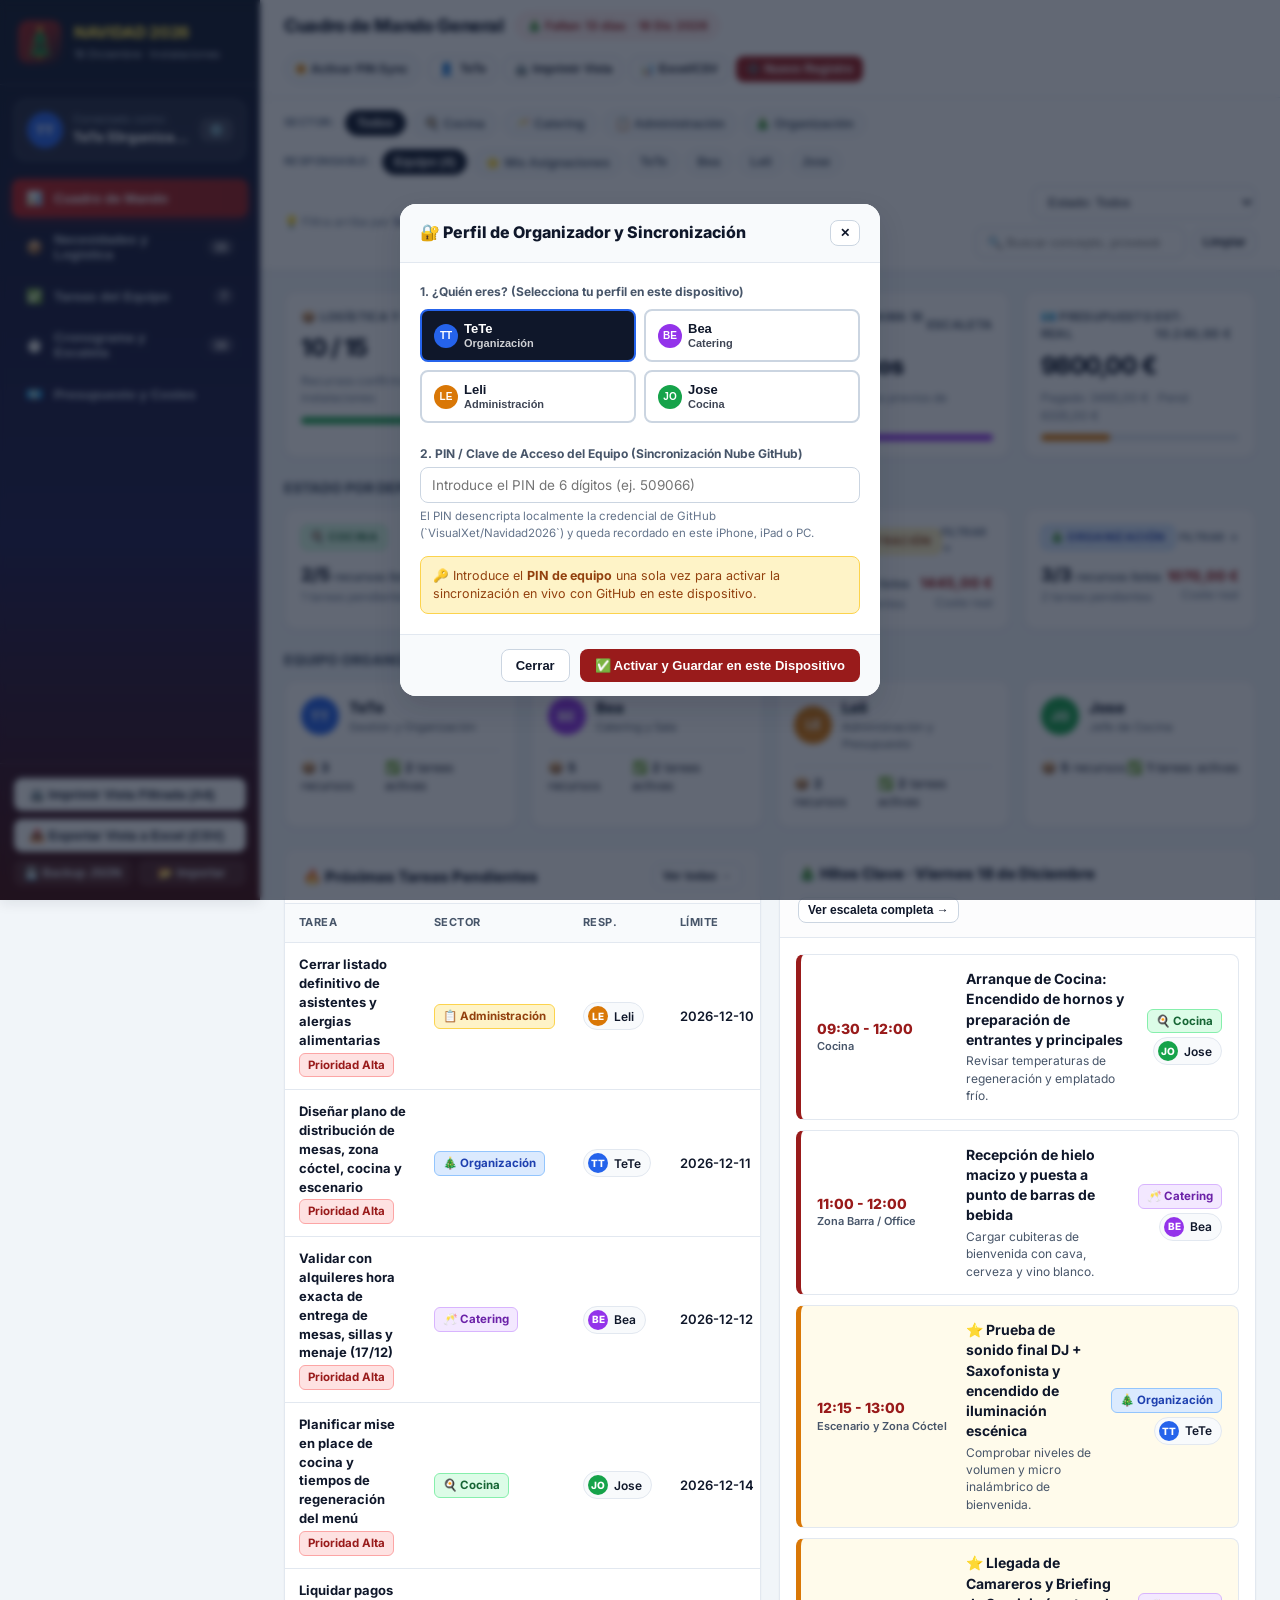
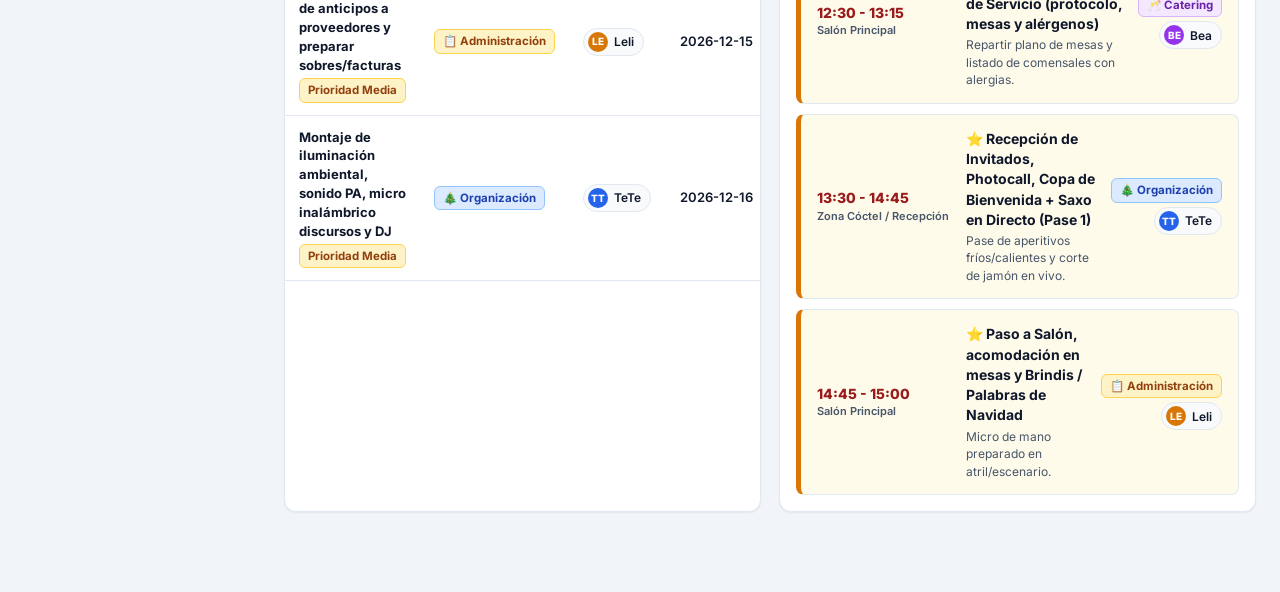
==== index.html @ df62d8ca "Despliegue PWA Navidad 2026 (TeTe, Bea, Leli, Jose)" ====
<!DOCTYPE html>
<html lang="es">
<head>
  <meta charset="UTF-8" />
  <meta name="viewport" content="width=device-width, initial-scale=1.0, maximum-scale=5.0, viewport-fit=cover" />
  <title>Navidad 2026 · Gestión Integral Fiesta de Empresa (18 Dic)</title>
  <meta name="description" content="Aplicación PWA multiplataforma para organización, logística, catering, cocina, tareas, cronograma y presupuesto de la Fiesta de Navidad (18 de diciembre de 2026)." />

  <!-- PWA & Mobile Meta Tags (iOS / iPadOS / Android / Windows) -->
  <meta name="theme-color" content="#991b1b" />
  <meta name="apple-mobile-web-app-capable" content="yes" />
  <meta name="mobile-web-app-capable" content="yes" />
  <meta name="apple-mobile-web-app-status-bar-style" content="black-translucent" />
  <meta name="apple-mobile-web-app-title" content="Navidad 2026" />

  <link rel="manifest" href="manifest.json" />
  <link rel="icon" type="image/svg+xml" href="img/icon.svg" />
  <link rel="apple-touch-icon" sizes="180x180" href="img/apple-touch-icon.png" />

  <!-- Tipografía Inter -->
  <link rel="preconnect" href="https://fonts.googleapis.com" />
  <link rel="preconnect" href="https://fonts.gstatic.com" crossorigin />
  <link href="https://fonts.googleapis.com/css2?family=Inter:wght@400;500;600;700;800&display=swap" rel="stylesheet" />

  <link rel="stylesheet" href="css/styles.css" />
</head>
<body>

  <div class="app-shell">
    <!-- SIDEBAR ESCRITORIO -->
    <aside class="sidebar">
      <div class="sidebar-brand">
        <img src="img/icon.svg" alt="Navidad 2026" />
        <div>
          <div class="sidebar-brand-title">NAVIDAD 2026</div>
          <div class="sidebar-brand-sub">18 Diciembre · Instalaciones</div>
        </div>
      </div>

      <!-- Perfil del Organizador Activo -->
      <div class="sidebar-user-card">
        <div style="display:flex;align-items:center;gap:10px;min-width:0;">
          <div id="sidebar-user-avatar" class="user-avatar" style="background:#2563eb;">TT</div>
          <div style="min-width:0;">
            <div style="font-size:11px;color:#94a3b8;">Conectado como:</div>
            <div id="sidebar-user-name" style="font-weight:800;font-size:13.5px;color:#fff;white-space:nowrap;overflow:hidden;text-overflow:ellipsis;">TeTe (Gestión)</div>
          </div>
        </div>
        <button class="btn btn-sm" style="background:rgba(255,255,255,0.14);color:#fff;padding:4px 8px;" onclick="App.openAuthModal()" title="Cambiar usuario o configurar PIN">
          ⚙️
        </button>
      </div>

      <!-- Navegación Principal -->
      <nav class="sidebar-nav">
        <button class="nav-btn active" data-view="dashboard" onclick="App.setView('dashboard')">
          <span>📊</span>
          <span>Cuadro de Mando</span>
        </button>
        <button class="nav-btn" data-view="needs" onclick="App.setView('needs')">
          <span>📦</span>
          <span>Necesidades y Logística</span>
          <span class="nav-badge" id="badge-needs">0</span>
        </button>
        <button class="nav-btn" data-view="tasks" onclick="App.setView('tasks')">
          <span>✅</span>
          <span>Tareas del Equipo</span>
          <span class="nav-badge" id="badge-tasks">0</span>
        </button>
        <button class="nav-btn" data-view="schedule" onclick="App.setView('schedule')">
          <span>⏱️</span>
          <span>Cronograma y Escaleta</span>
          <span class="nav-badge" id="badge-schedule">0</span>
        </button>
        <button class="nav-btn" data-view="budget" onclick="App.setView('budget')">
          <span>💶</span>
          <span>Presupuesto y Costes</span>
        </button>
      </nav>

      <!-- Acciones Rápidas de Pie de Sidebar -->
      <div class="sidebar-footer">
        <button class="btn btn-secondary" style="width:100%;justify-content:flex-start;" onclick="App.printCurrentView()">
          🖨️ Imprimir Vista Filtrada (A4)
        </button>
        <button class="btn btn-secondary" style="width:100%;justify-content:flex-start;" onclick="App.exportCurrentCSV()">
          📥 Exportar Vista a Excel (CSV)
        </button>
        <div style="display:flex;gap:6px;">
          <button class="btn btn-sm" style="flex:1;background:rgba(255,255,255,0.1);color:#e2e8f0;" onclick="App.exportFullJSON()" title="Descargar copia de seguridad JSON">
            💾 Backup JSON
          </button>
          <button class="btn btn-sm" style="flex:1;background:rgba(255,255,255,0.1);color:#e2e8f0;" onclick="document.getElementById('import-json-input').click()" title="Restaurar JSON">
            📂 Importar
          </button>
          <input type="file" id="import-json-input" accept=".json" style="display:none" onchange="App.importFullJSON(event)" />
        </div>
      </div>
    </aside>

    <!-- ÁREA PRINCIPAL -->
    <div class="main-area">
      <!-- TOPBAR -->
      <header class="topbar">
        <div class="topbar-left">
          <h1 class="view-title" id="current-view-title">Cuadro de Mando General</h1>
          <span class="countdown-pill" id="countdown-badge">🎄 18 Dic 2026</span>
        </div>

        <div class="topbar-actions">
          <!-- Estado de Sincronización GitHub -->
          <div id="sync-status-btn" class="sync-indicator synced" onclick="App.syncNow(true)" title="Haz clic para sincronizar con GitHub ahora">
            <span class="sync-dot"></span>
            <span id="sync-status-text">Sincronizado</span>
          </div>

          <button class="btn btn-secondary btn-sm" onclick="App.openAuthModal()" title="Cambiar organizador activo o PIN de sincronización">
            👤 <span id="topbar-user-label">TeTe</span>
          </button>

          <button class="btn btn-secondary btn-sm" onclick="App.printCurrentView()" title="Imprimir exactamente la vista y filtros actuales en formato A4 limpio">
            🖨️ Imprimir Vista
          </button>

          <button class="btn btn-secondary btn-sm" onclick="App.exportCurrentCSV()" title="Exportar tabla filtrada a CSV compatible con Excel">
            📊 Excel/CSV
          </button>

          <button class="btn btn-primary btn-sm" id="primary-add-btn" onclick="App.handlePrimaryAdd()">
            ➕ Nuevo Registro
          </button>
        </div>
      </header>

      <!-- BARRA TRANSVERSAL DE FILTROS (4 SECTORES + 4 USUARIOS + ESTADO + BÚSQUEDA) -->
      <section class="global-filter-bar">
        <div class="filter-row">
          <div class="sector-pills">
            <span class="filter-label">Sector:</span>
            <button class="pill-btn active" data-sector="ALL" onclick="App.setFilter('sector', 'ALL')">Todos</button>
            <button class="pill-btn" data-sector="Cocina" onclick="App.setFilter('sector', 'Cocina')">🍳 Cocina</button>
            <button class="pill-btn" data-sector="Catering" onclick="App.setFilter('sector', 'Catering')">🥂 Catering</button>
            <button class="pill-btn" data-sector="Administración" onclick="App.setFilter('sector', 'Administración')">📋 Administración</button>
            <button class="pill-btn" data-sector="Organización" onclick="App.setFilter('sector', 'Organización')">🎄 Organización</button>
          </div>

          <div class="user-pills">
            <span class="filter-label">Responsable:</span>
            <button class="pill-btn active" data-user="ALL" onclick="App.setFilter('user', 'ALL')">Equipo (4)</button>
            <button class="pill-btn" data-user="MINE" onclick="App.setFilter('user', 'MINE')">⭐ Mis Asignaciones</button>
            <button class="pill-btn" data-user="tete" onclick="App.setFilter('user', 'tete')">TeTe</button>
            <button class="pill-btn" data-user="bea" onclick="App.setFilter('user', 'bea')">Bea</button>
            <button class="pill-btn" data-user="leli" onclick="App.setFilter('user', 'leli')">Leli</button>
            <button class="pill-btn" data-user="jose" onclick="App.setFilter('user', 'jose')">Jose</button>
          </div>
        </div>

        <div class="filter-row">
          <div id="contextual-subfilters" style="display:flex;gap:8px;flex-wrap:wrap;align-items:center;">
            <!-- Filtros contextuales según la vista activa (Categoría, Origen, Fase cronograma, etc.) -->
          </div>

          <div class="filter-controls">
            <select id="filter-status-select" class="select-filter" onchange="App.setFilter('status', this.value)">
              <option value="ALL">Estado: Todos</option>
              <option value="OPEN">⏳ Solo Pendientes / En Curso</option>
              <option value="Pendiente">Pendiente</option>
              <option value="Solicitado">Solicitado</option>
              <option value="En Curso">En Curso</option>
              <option value="Confirmado">Confirmado</option>
              <option value="En instalaciones">En instalaciones</option>
              <option value="Completado">Completado / Completada</option>
            </select>

            <input
              type="search"
              id="global-search-input"
              class="search-input"
              placeholder="🔍 Buscar concepto, proveedor, nota..."
              oninput="App.setFilter('search', this.value)"
            />

            <button class="btn btn-secondary btn-sm" onclick="App.resetFilters()" title="Limpiar todos los filtros">
              Limpiar
            </button>
          </div>
        </div>
      </section>

      <!-- CONTENEDOR DINÁMICO DE MÓDULOS -->
      <main class="content-container" id="main-view-container">
        <!-- Se inyecta dinámicamente desde js/app.js -->
      </main>
    </div>

    <!-- BARRA INFERIOR MÓVIL (iPhone / Android) -->
    <nav class="bottom-nav">
      <button class="bottom-nav-btn active" data-view="dashboard" onclick="App.setView('dashboard')">
        <span class="bottom-nav-icon">📊</span>
        <span>Resumen</span>
      </button>
      <button class="bottom-nav-btn" data-view="needs" onclick="App.setView('needs')">
        <span class="bottom-nav-icon">📦</span>
        <span>Logística</span>
      </button>
      <button class="bottom-nav-btn" data-view="tasks" onclick="App.setView('tasks')">
        <span class="bottom-nav-icon">✅</span>
        <span>Tareas</span>
      </button>
      <button class="bottom-nav-btn" data-view="schedule" onclick="App.setView('schedule')">
        <span class="bottom-nav-icon">⏱️</span>
        <span>Horarios</span>
      </button>
      <button class="bottom-nav-btn" data-view="budget" onclick="App.setView('budget')">
        <span class="bottom-nav-icon">💶</span>
        <span>Costes</span>
      </button>
    </nav>
  </div>

  <!-- MODAL UNIVERSAL CRUD (Necesidades, Tareas, Cronograma, Presupuesto Extra) -->
  <div class="modal-backdrop" id="crud-modal">
    <div class="modal-box">
      <div class="modal-header">
        <h3 class="modal-title" id="crud-modal-title">Nuevo Registro</h3>
        <button class="btn btn-secondary btn-sm" onclick="App.closeCrudModal()">✕</button>
      </div>
      <form id="crud-form" onsubmit="App.saveCrudForm(event)">
        <div class="modal-body" id="crud-modal-body"></div>
        <div class="modal-footer">
          <button type="button" class="btn btn-danger" id="crud-delete-btn" style="margin-right:auto;display:none;" onclick="App.deleteCrudRecord()">
            🗑️ Eliminar
          </button>
          <button type="button" class="btn btn-secondary" onclick="App.closeCrudModal()">Cancelar</button>
          <button type="submit" class="btn btn-primary">💾 Guardar y Sincronizar</button>
        </div>
      </form>
    </div>
  </div>

  <!-- MODAL DE IDENTIFICACIÓN DE USUARIO Y CLAVE PIN (509066) -->
  <div class="modal-backdrop" id="auth-modal">
    <div class="modal-box" style="max-width:480px;">
      <div class="modal-header">
        <h3 class="modal-title">🔐 Perfil de Organizador y Sincronización</h3>
        <button class="btn btn-secondary btn-sm" onclick="App.closeAuthModal()">✕</button>
      </div>
      <form onsubmit="App.saveAuthModal(event)">
        <div class="modal-body">
          <div class="form-group">
            <label>1. ¿Quién eres? (Selecciona tu perfil en este dispositivo)</label>
            <div id="auth-user-grid" style="display:grid;grid-template-columns:repeat(2,1fr);gap:8px;margin-top:4px;">
              <!-- Botones de selección TeTe, Bea, Leli, Jose -->
            </div>
          </div>

          <div class="form-group" style="margin-top:8px;">
            <label for="auth-pin-input">2. PIN / Clave de Acceso del Equipo (Sincronización Nube GitHub)</label>
            <input
              type="password"
              id="auth-pin-input"
              class="form-control"
              placeholder="Introduce el PIN de 6 dígitos (ej. 509066)"
              autocomplete="current-password"
            />
            <span style="font-size:11.5px;color:var(--text-light);">
              El PIN desencripta localmente la credencial de GitHub (`VisualXet/Navidad2026`) y queda recordado en este iPhone, iPad o PC.
            </span>
          </div>

          <div id="auth-status-box" style="padding:10px 12px;border-radius:8px;font-size:12.5px;background:#f8fafc;border:1px solid #cbd5e1;">
            Estado actual: Comprobando credenciales...
          </div>
        </div>
        <div class="modal-footer">
          <button type="button" class="btn btn-secondary" onclick="App.closeAuthModal()">Cerrar</button>
          <button type="submit" class="btn btn-primary">✅ Activar y Guardar en este Dispositivo</button>
        </div>
      </form>
    </div>
  </div>

  <!-- DOCUMENTO DINÁMICO EXCLUSIVO PARA IMPRESIÓN A4 (@media print) -->
  <section id="print-document" aria-hidden="true"></section>

  <script src="js/app.js"></script>
</body>
</html>
---- css/styles.css ----
:root {
  --bg-body: #f1f5f9;
  --bg-surface: #ffffff;
  --bg-subtle: #f8fafc;
  --text-main: #0f172a;
  --text-muted: #475569;
  --text-light: #64748b;
  --border-color: #e2e8f0;
  --border-strong: #cbd5e1;

  --brand-primary: #991b1b;
  --brand-primary-hover: #7f1d1d;
  --brand-gold: #ca8a04;
  --brand-gold-soft: #fef9c3;
  --brand-dark: #0f172a;

  /* Colores de Sector */
  --sec-cocina-bg: #dcfce7;
  --sec-cocina-text: #166534;
  --sec-cocina-border: #86efac;

  --sec-catering-bg: #f3e8ff;
  --sec-catering-text: #6b21a8;
  --sec-catering-border: #d8b4fe;

  --sec-admin-bg: #fef3c7;
  --sec-admin-text: #92400e;
  --sec-admin-border: #fcd34d;

  --sec-org-bg: #dbeafe;
  --sec-org-text: #1e40af;
  --sec-org-border: #93c5fd;

  --radius-sm: 8px;
  --radius-md: 12px;
  --radius-lg: 16px;
  --shadow-sm: 0 1px 2px rgba(15, 23, 42, 0.06);
  --shadow-md: 0 4px 12px rgba(15, 23, 42, 0.08);
  --shadow-lg: 0 12px 28px rgba(15, 23, 42, 0.14);
}

* {
  box-sizing: border-box;
  margin: 0;
  padding: 0;
  -webkit-tap-highlight-color: transparent;
}

html, body {
  font-family: 'Inter', -apple-system, BlinkMacSystemFont, "Segoe UI", Roboto, sans-serif;
  background-color: var(--bg-body);
  color: var(--text-main);
  line-height: 1.45;
  font-size: 14px;
  min-height: 100vh;
}

/* ==========================================================================
   LAYOUT PRINCIPAL (DESKTOP + TABLET + MOBILE PWA)
   ========================================================================== */
.app-shell {
  display: flex;
  min-height: 100vh;
}

/* Sidebar Escritorio */
.sidebar {
  width: 260px;
  background: linear-gradient(180deg, #0f172a 0%, #1e1b4b 60%, #450a0a 100%);
  color: #fff;
  display: flex;
  flex-direction: column;
  position: fixed;
  top: 0;
  left: 0;
  bottom: 0;
  z-index: 40;
  box-shadow: var(--shadow-md);
}

.sidebar-brand {
  padding: 20px 18px;
  border-bottom: 1px solid rgba(255, 255, 255, 0.1);
  display: flex;
  align-items: center;
  gap: 12px;
}

.sidebar-brand img {
  width: 44px;
  height: 44px;
  border-radius: 10px;
  flex-shrink: 0;
}

.sidebar-brand-title {
  font-weight: 800;
  font-size: 16px;
  letter-spacing: -0.02em;
  color: #fde047;
}

.sidebar-brand-sub {
  font-size: 11px;
  color: #cbd5e1;
  margin-top: 2px;
}

.sidebar-user-card {
  margin: 14px 14px 8px;
  padding: 12px;
  background: rgba(255, 255, 255, 0.08);
  border: 1px solid rgba(255, 255, 255, 0.14);
  border-radius: var(--radius-md);
  display: flex;
  align-items: center;
  justify-content: space-between;
  gap: 10px;
}

.user-avatar {
  width: 36px;
  height: 36px;
  border-radius: 50%;
  display: inline-flex;
  align-items: center;
  justify-content: center;
  font-weight: 800;
  font-size: 13px;
  color: #fff;
  flex-shrink: 0;
}

.sidebar-nav {
  flex: 1;
  padding: 10px 12px;
  display: flex;
  flex-direction: column;
  gap: 4px;
  overflow-y: auto;
}

.nav-btn {
  display: flex;
  align-items: center;
  gap: 11px;
  width: 100%;
  padding: 11px 14px;
  border: none;
  border-radius: var(--radius-sm);
  background: transparent;
  color: #cbd5e1;
  font-size: 13.5px;
  font-weight: 600;
  text-align: left;
  cursor: pointer;
  transition: all 0.15s ease;
}

.nav-btn:hover {
  background: rgba(255, 255, 255, 0.08);
  color: #fff;
}

.nav-btn.active {
  background: linear-gradient(90deg, #b91c1c 0%, #991b1b 100%);
  color: #fff;
  box-shadow: 0 4px 12px rgba(185, 28, 28, 0.35);
}

.nav-btn .nav-badge {
  margin-left: auto;
  background: rgba(255, 255, 255, 0.16);
  color: #fff;
  font-size: 11px;
  padding: 2px 7px;
  border-radius: 99px;
}

.sidebar-footer {
  padding: 14px;
  border-top: 1px solid rgba(255, 255, 255, 0.1);
  display: flex;
  flex-direction: column;
  gap: 8px;
}

/* Contenido Principal */
.main-area {
  flex: 1;
  margin-left: 260px;
  display: flex;
  flex-direction: column;
  min-width: 0;
  padding-bottom: 40px;
}

/* Cabecera Superior y Estado de Sincronización */
.topbar {
  background: var(--bg-surface);
  border-bottom: 1px solid var(--border-color);
  padding: 12px 24px;
  display: flex;
  align-items: center;
  justify-content: space-between;
  gap: 14px;
  position: sticky;
  top: 0;
  z-index: 30;
  flex-wrap: wrap;
}

.topbar-left {
  display: flex;
  align-items: center;
  gap: 12px;
}

.view-title {
  font-size: 18px;
  font-weight: 800;
  color: var(--text-main);
  letter-spacing: -0.02em;
}

.countdown-pill {
  background: #fef2f2;
  border: 1px solid #fecaca;
  color: #991b1b;
  font-weight: 700;
  font-size: 12px;
  padding: 4px 10px;
  border-radius: 99px;
  display: inline-flex;
  align-items: center;
  gap: 5px;
}

.topbar-actions {
  display: flex;
  align-items: center;
  gap: 8px;
  flex-wrap: wrap;
}

/* Indicador de Sincronización */
.sync-indicator {
  display: inline-flex;
  align-items: center;
  gap: 6px;
  padding: 6px 12px;
  border-radius: 99px;
  font-size: 12px;
  font-weight: 600;
  border: 1px solid var(--border-color);
  background: var(--bg-subtle);
  cursor: pointer;
}

.sync-dot {
  width: 8px;
  height: 8px;
  border-radius: 50%;
  background: #94a3b8;
}

.sync-indicator.synced .sync-dot { background: #16a34a; box-shadow: 0 0 0 3px #dcfce7; }
.sync-indicator.syncing .sync-dot { background: #2563eb; animation: pulse 1s infinite; }
.sync-indicator.pending .sync-dot { background: #d97706; box-shadow: 0 0 0 3px #fef3c7; }
.sync-indicator.error .sync-dot { background: #dc2626; box-shadow: 0 0 0 3px #fee2e2; }

@keyframes pulse {
  0%, 100% { opacity: 1; transform: scale(1); }
  50% { opacity: 0.4; transform: scale(1.25); }
}

/* ==========================================================================
   BARRA GLOBAL DE FILTROS TRANSVERSALES (4 SECTORES + 4 USUARIOS + BÚSQUEDA)
   ========================================================================== */
.global-filter-bar {
  background: #fff;
  border-bottom: 1px solid var(--border-color);
  padding: 12px 24px;
  display: flex;
  flex-direction: column;
  gap: 10px;
  box-shadow: var(--shadow-sm);
}

.filter-row {
  display: flex;
  align-items: center;
  justify-content: space-between;
  gap: 12px;
  flex-wrap: wrap;
}

.sector-pills, .user-pills {
  display: flex;
  align-items: center;
  gap: 6px;
  flex-wrap: wrap;
}

.filter-label {
  font-size: 11px;
  font-weight: 700;
  text-transform: uppercase;
  letter-spacing: 0.04em;
  color: var(--text-light);
  margin-right: 4px;
}

.pill-btn {
  border: 1px solid var(--border-color);
  background: var(--bg-subtle);
  color: var(--text-muted);
  padding: 5px 11px;
  border-radius: 99px;
  font-size: 12.5px;
  font-weight: 600;
  cursor: pointer;
  display: inline-flex;
  align-items: center;
  gap: 5px;
  transition: all 0.15s ease;
}

.pill-btn:hover {
  border-color: var(--border-strong);
  color: var(--text-main);
}

.pill-btn.active {
  background: var(--brand-dark);
  color: #fff;
  border-color: var(--brand-dark);
}

.pill-btn[data-sector="Cocina"].active { background: #15803d; border-color: #15803d; color: #fff; }
.pill-btn[data-sector="Catering"].active { background: #7e22ce; border-color: #7e22ce; color: #fff; }
.pill-btn[data-sector="Administración"].active { background: #b45309; border-color: #b45309; color: #fff; }
.pill-btn[data-sector="Organización"].active { background: #1d4ed8; border-color: #1d4ed8; color: #fff; }

.filter-controls {
  display: flex;
  align-items: center;
  gap: 8px;
  flex-wrap: wrap;
  flex: 1;
  justify-content: flex-end;
}

.search-input, .select-filter {
  padding: 7px 11px;
  border: 1px solid var(--border-strong);
  border-radius: var(--radius-sm);
  font-size: 13px;
  background: #fff;
  color: var(--text-main);
}

.search-input {
  min-width: 210px;
}

/* ==========================================================================
   CONTENEDOR DE VISTAS, TARJETAS KPI Y TABLAS
   ========================================================================== */
.content-container {
  padding: 20px 24px;
  max-width: 1680px;
  width: 100%;
  margin: 0 auto;
}

.kpi-grid {
  display: grid;
  grid-template-columns: repeat(4, 1fr);
  gap: 14px;
  margin-bottom: 20px;
}

.kpi-card {
  background: var(--bg-surface);
  border: 1px solid var(--border-color);
  border-radius: var(--radius-md);
  padding: 16px;
  box-shadow: var(--shadow-sm);
  display: flex;
  flex-direction: column;
  gap: 6px;
}

.kpi-card-header {
  display: flex;
  align-items: center;
  justify-content: space-between;
  font-size: 12px;
  font-weight: 700;
  color: var(--text-muted);
  text-transform: uppercase;
  letter-spacing: 0.03em;
}

.kpi-value {
  font-size: 24px;
  font-weight: 800;
  color: var(--text-main);
  letter-spacing: -0.02em;
}

.kpi-sub {
  font-size: 12px;
  color: var(--text-light);
}

.progress-bar-track {
  width: 100%;
  height: 7px;
  background: #e2e8f0;
  border-radius: 99px;
  overflow: hidden;
  margin-top: 4px;
}

.progress-bar-fill {
  height: 100%;
  border-radius: 99px;
  transition: width 0.3s ease;
}

/* Botones de Acción */
.btn {
  display: inline-flex;
  align-items: center;
  justify-content: center;
  gap: 6px;
  padding: 8px 14px;
  border-radius: var(--radius-sm);
  font-size: 13px;
  font-weight: 600;
  cursor: pointer;
  border: 1px solid transparent;
  transition: all 0.15s ease;
  white-space: nowrap;
}

.btn-primary {
  background: var(--brand-primary);
  color: #fff;
}
.btn-primary:hover { background: var(--brand-primary-hover); }

.btn-secondary {
  background: #fff;
  color: var(--text-main);
  border-color: var(--border-strong);
}
.btn-secondary:hover { background: var(--bg-subtle); }

.btn-dark {
  background: var(--brand-dark);
  color: #fff;
}
.btn-dark:hover { background: #1e293b; }

.btn-sm {
  padding: 5px 9px;
  font-size: 12px;
}

.btn-danger {
  background: #fee2e2;
  color: #b91c1c;
  border-color: #fecaca;
}
.btn-danger:hover { background: #fecaca; }

/* Badges de Sector, Estado, Prioridad */
.badge {
  display: inline-flex;
  align-items: center;
  gap: 4px;
  padding: 3px 8px;
  border-radius: 6px;
  font-size: 11.5px;
  font-weight: 700;
  white-space: nowrap;
}

.sector-Cocina { background: var(--sec-cocina-bg); color: var(--sec-cocina-text); border: 1px solid var(--sec-cocina-border); }
.sector-Catering { background: var(--sec-catering-bg); color: var(--sec-catering-text); border: 1px solid var(--sec-catering-border); }
.sector-Administración { background: var(--sec-admin-bg); color: var(--sec-admin-text); border: 1px solid var(--sec-admin-border); }
.sector-Organización { background: var(--sec-org-bg); color: var(--sec-org-text); border: 1px solid var(--sec-org-border); }

.status-Pendiente { background: #f1f5f9; color: #475569; border: 1px solid #cbd5e1; }
.status-Solicitado, .status-EnCurso, .status-Parcial { background: #fef3c7; color: #92400e; border: 1px solid #fcd34d; }
.status-Confirmado { background: #dbeafe; color: #1e40af; border: 1px solid #93c5fd; }
.status-EnInstalaciones { background: #e0e7ff; color: #3730a3; border: 1px solid #a5b4fc; }
.status-Completado, .status-Completada, .status-Pagado { background: #dcfce7; color: #166534; border: 1px solid #86efac; }

.prio-Alta { background: #fee2e2; color: #991b1b; border: 1px solid #fca5a5; }
.prio-Media { background: #fef3c7; color: #92400e; border: 1px solid #fcd34d; }
.prio-Baja { background: #e0f2fe; color: #075985; border: 1px solid #7dd3fc; }

.user-chip {
  display: inline-flex;
  align-items: center;
  gap: 6px;
  padding: 3px 9px 3px 4px;
  border-radius: 99px;
  background: var(--bg-subtle);
  border: 1px solid var(--border-color);
  font-size: 12px;
  font-weight: 600;
}

.user-chip-dot {
  width: 20px;
  height: 20px;
  border-radius: 50%;
  color: #fff;
  font-size: 10px;
  font-weight: 800;
  display: inline-flex;
  align-items: center;
  justify-content: center;
}

/* Paneles y Tablas */
.panel-card {
  background: var(--bg-surface);
  border: 1px solid var(--border-color);
  border-radius: var(--radius-md);
  box-shadow: var(--shadow-sm);
  margin-bottom: 20px;
  overflow: hidden;
}

.panel-header {
  padding: 14px 18px;
  border-bottom: 1px solid var(--border-color);
  display: flex;
  align-items: center;
  justify-content: space-between;
  gap: 12px;
  flex-wrap: wrap;
  background: #fcfcfd;
}

.panel-title {
  font-size: 15px;
  font-weight: 800;
  color: var(--text-main);
  display: flex;
  align-items: center;
  gap: 8px;
}

.table-responsive {
  width: 100%;
  overflow-x: auto;
}

.data-table {
  width: 100%;
  border-collapse: collapse;
  text-align: left;
}

.data-table th {
  background: var(--bg-subtle);
  color: var(--text-muted);
  font-size: 11px;
  font-weight: 700;
  text-transform: uppercase;
  letter-spacing: 0.04em;
  padding: 11px 14px;
  border-bottom: 1px solid var(--border-color);
  white-space: nowrap;
}

.data-table td {
  padding: 12px 14px;
  border-bottom: 1px solid var(--border-color);
  vertical-align: middle;
  font-size: 13px;
}

.data-table tr:hover td {
  background-color: #f8fafc;
}

.inline-status-select {
  padding: 4px 8px;
  border-radius: 6px;
  font-size: 12px;
  font-weight: 700;
  border: 1px solid var(--border-strong);
  cursor: pointer;
}

/* Timeline / Escaleta */
.timeline-list {
  display: flex;
  flex-direction: column;
  gap: 10px;
  padding: 16px;
}

.timeline-item {
  display: grid;
  grid-template-columns: 135px 1fr auto;
  gap: 14px;
  padding: 14px 16px;
  border: 1px solid var(--border-color);
  border-left: 5px solid var(--brand-primary);
  border-radius: var(--radius-sm);
  background: #fff;
  align-items: center;
}

.timeline-item.milestone {
  background: #fffbeb;
  border-left-color: #d97706;
}

.timeline-time {
  font-size: 14px;
  font-weight: 800;
  color: var(--brand-primary);
  display: flex;
  flex-direction: column;
}

.timeline-date-badge {
  font-size: 11px;
  color: var(--text-muted);
  font-weight: 600;
}

/* ==========================================================================
   MODALES (FORMULARIOS CRUD Y DESBLOQUEO PIN AES-GCM)
   ========================================================================== */
.modal-backdrop {
  position: fixed;
  inset: 0;
  background: rgba(15, 23, 42, 0.65);
  backdrop-filter: blur(3px);
  z-index: 100;
  display: none;
  align-items: center;
  justify-content: center;
  padding: 16px;
}

.modal-backdrop.open {
  display: flex;
}

.modal-box {
  background: #fff;
  border-radius: var(--radius-lg);
  width: 100%;
  max-width: 680px;
  max-height: 92vh;
  display: flex;
  flex-direction: column;
  box-shadow: var(--shadow-lg);
  overflow: hidden;
}

.modal-header {
  padding: 16px 20px;
  border-bottom: 1px solid var(--border-color);
  display: flex;
  align-items: center;
  justify-content: space-between;
  background: var(--bg-subtle);
}

.modal-title {
  font-size: 16px;
  font-weight: 800;
}

.modal-body {
  padding: 20px;
  overflow-y: auto;
  display: flex;
  flex-direction: column;
  gap: 14px;
}

.form-grid {
  display: grid;
  grid-template-columns: repeat(2, 1fr);
  gap: 12px;
}

.form-group {
  display: flex;
  flex-direction: column;
  gap: 5px;
}

.form-group.full {
  grid-column: 1 / -1;
}

.form-group label {
  font-size: 12px;
  font-weight: 700;
  color: var(--text-muted);
}

.form-control {
  padding: 9px 11px;
  border: 1px solid var(--border-strong);
  border-radius: var(--radius-sm);
  font-size: 13.5px;
  font-family: inherit;
}

.modal-footer {
  padding: 14px 20px;
  border-top: 1px solid var(--border-color);
  background: var(--bg-subtle);
  display: flex;
  justify-content: flex-end;
  gap: 10px;
}

/* Barra Inferior Mobile (Oculta en Desktop) */
.bottom-nav {
  display: none;
}

/* Contenedor de Impresión A4 (Oculto en pantalla, visible en @media print) */
#print-document {
  display: none;
}

/* ==========================================================================
   RESPONSIVE: TABLETS Y MÓVILES (iPhone / iPad / Android)
   ========================================================================== */
@media (max-width: 1024px) {
  .kpi-grid {
    grid-template-columns: repeat(2, 1fr);
  }
}

@media (max-width: 768px) {
  .sidebar {
    display: none;
  }

  .main-area {
    margin-left: 0;
    padding-bottom: calc(76px + env(safe-area-inset-bottom, 0px));
  }

  .topbar {
    padding: 10px 14px;
  }

  .global-filter-bar {
    padding: 10px 14px;
  }

  .content-container {
    padding: 14px;
  }

  .kpi-grid {
    grid-template-columns: repeat(2, 1fr);
    gap: 10px;
  }

  .kpi-value {
    font-size: 20px;
  }

  .form-grid {
    grid-template-columns: 1fr;
  }

  .timeline-item {
    grid-template-columns: 1fr;
    gap: 8px;
  }

  .bottom-nav {
    display: grid;
    grid-template-columns: repeat(5, 1fr);
    position: fixed;
    bottom: 0;
    left: 0;
    right: 0;
    background: #0f172a;
    border-top: 1px solid rgba(255, 255, 255, 0.15);
    padding: 6px 4px calc(6px + env(safe-area-inset-bottom, 0px));
    z-index: 50;
  }

  .bottom-nav-btn {
    background: none;
    border: none;
    color: #94a3b8;
    display: flex;
    flex-direction: column;
    align-items: center;
    justify-content: center;
    gap: 3px;
    font-size: 10.5px;
    font-weight: 600;
    padding: 6px 2px;
    border-radius: 8px;
    cursor: pointer;
  }

  .bottom-nav-btn.active {
    color: #fde047;
    background: rgba(255, 255, 255, 0.08);
  }

  .bottom-nav-icon {
    font-size: 17px;
  }
}

/* ==========================================================================
   MOTOR DE IMPRESIÓN INTELIGENTE (@media print - A4 BLANCO Y NEGRO LIMPIO)
   ========================================================================== */
@media print {
  @page {
    size: A4 portrait;
    margin: 12mm 10mm;
  }

  html, body {
    background: #ffffff !important;
    color: #000000 !important;
    font-size: 10pt !important;
    line-height: 1.3 !important;
  }

  /* Ocultar absolutamente toda la interfaz interactiva */
  .app-shell,
  .sidebar,
  .topbar,
  .global-filter-bar,
  .bottom-nav,
  .modal-backdrop,
  .no-print {
    display: none !important;
  }

  /* Mostrar únicamente el documento dinámico de impresión A4 */
  #print-document {
    display: block !important;
    width: 100% !important;
    color: #000 !important;
    background: #fff !important;
  }

  .print-header {
    border-bottom: 2px solid #000;
    padding-bottom: 8px;
    margin-bottom: 12px;
    display: flex;
    justify-content: space-between;
    align-items: flex-end;
  }

  .print-title {
    font-size: 15pt;
    font-weight: 800;
    text-transform: uppercase;
    color: #000;
  }

  .print-subtitle {
    font-size: 10.5pt;
    font-weight: 700;
    margin-top: 3px;
    color: #222;
  }

  .print-meta {
    text-align: right;
    font-size: 8.5pt;
    color: #333;
  }

  .print-filter-banner {
    border: 1px solid #000;
    padding: 6px 10px;
    margin-bottom: 12px;
    font-size: 9.5pt;
    background: #f5f5f5 !important;
    -webkit-print-color-adjust: exact;
    print-color-adjust: exact;
  }

  .print-summary-strip {
    display: flex;
    gap: 16px;
    margin-bottom: 12px;
    border: 1px solid #666;
    padding: 6px 10px;
    font-size: 9.5pt;
    font-weight: 700;
  }

  .print-table {
    width: 100%;
    border-collapse: collapse;
    margin-bottom: 14px;
    font-size: 9pt;
  }

  .print-table th,
  .print-table td {
    border: 1px solid #333 !important;
    padding: 5px 6px !important;
    text-align: left;
    vertical-align: top;
    color: #000 !important;
  }

  .print-table th {
    background: #e5e5e5 !important;
    font-weight: 800;
    text-transform: uppercase;
    font-size: 8pt;
    -webkit-print-color-adjust: exact;
    print-color-adjust: exact;
  }

  .print-table tr {
    page-break-inside: avoid;
    break-inside: avoid;
  }

  .print-check-box {
    display: inline-block;
    width: 11px;
    height: 11px;
    border: 1.5px solid #000;
    margin-right: 4px;
    vertical-align: middle;
  }

  .print-footer {
    margin-top: 14px;
    padding-top: 6px;
    border-top: 1px solid #666;
    font-size: 8pt;
    display: flex;
    justify-content: space-between;
    color: #333;
  }
}
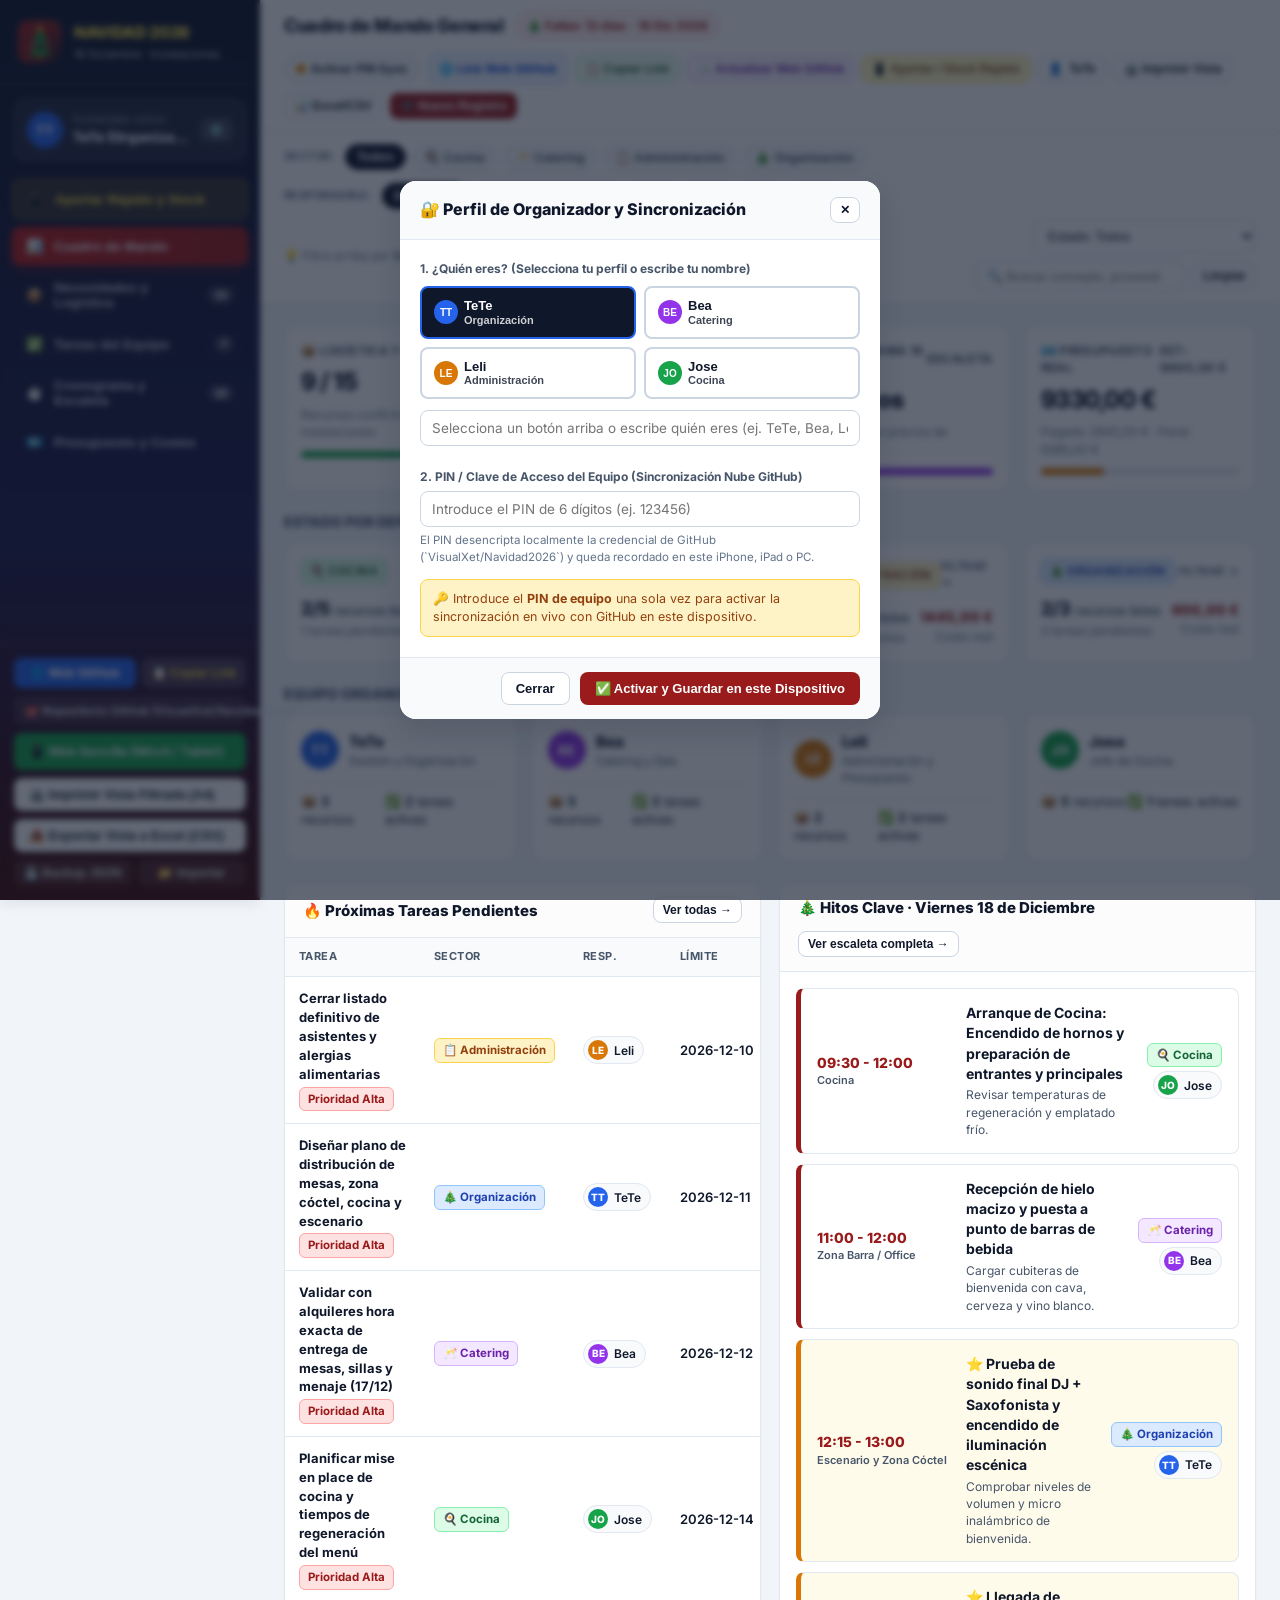
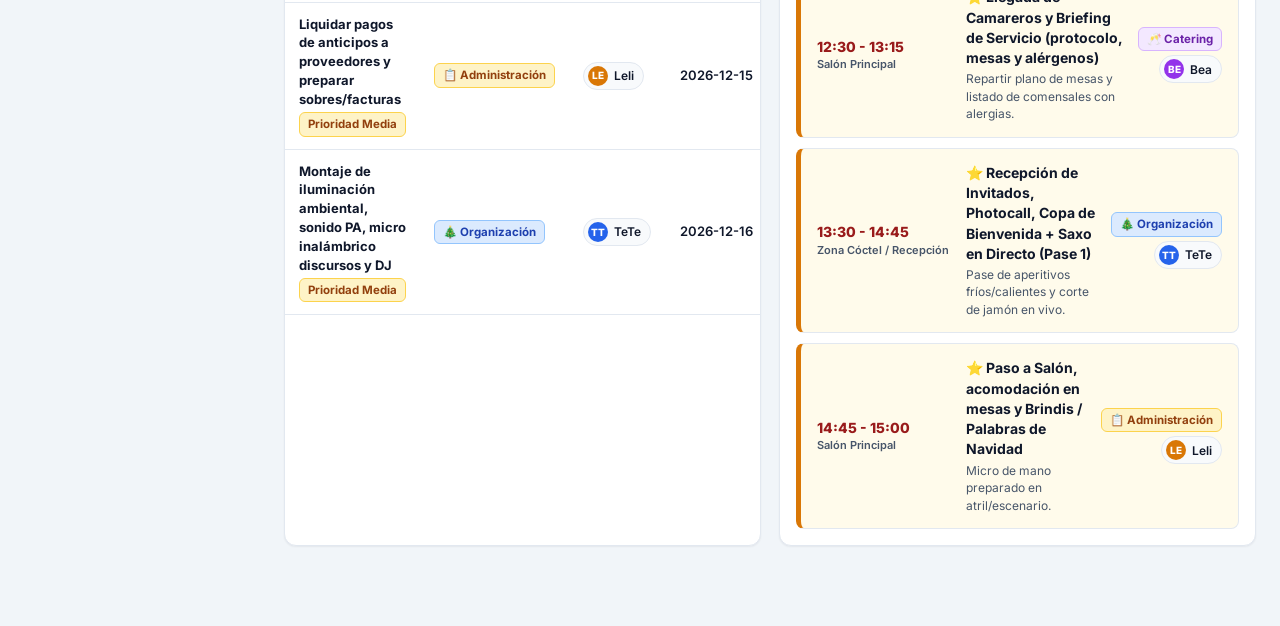
==== commit 31cbe8eb: "Actualizar index.html en GitHub Pages (PIN ejemplo genérico, stock y web móvil)" ====
--- a/index.html
+++ b/index.html
@@ -1,10 +1,12 @@
 <!DOCTYPE html>
 <html lang="es">
+
 <head>
   <meta charset="UTF-8" />
   <meta name="viewport" content="width=device-width, initial-scale=1.0, maximum-scale=5.0, viewport-fit=cover" />
   <title>Navidad 2026 · Gestión Integral Fiesta de Empresa (18 Dic)</title>
-  <meta name="description" content="Aplicación PWA multiplataforma para organización, logística, catering, cocina, tareas, cronograma y presupuesto de la Fiesta de Navidad (18 de diciembre de 2026)." />
+  <meta name="description"
+    content="Aplicación PWA multiplataforma para organización, logística, catering, cocina, tareas, cronograma y presupuesto de la Fiesta de Navidad (18 de diciembre de 2026)." />
 
   <!-- PWA & Mobile Meta Tags (iOS / iPadOS / Android / Windows) -->
   <meta name="theme-color" content="#991b1b" />
@@ -24,6 +26,7 @@
 
   <link rel="stylesheet" href="css/styles.css" />
 </head>
+
 <body>
 
   <div class="app-shell">
@@ -43,16 +46,24 @@
           <div id="sidebar-user-avatar" class="user-avatar" style="background:#2563eb;">TT</div>
           <div style="min-width:0;">
             <div style="font-size:11px;color:#94a3b8;">Conectado como:</div>
-            <div id="sidebar-user-name" style="font-weight:800;font-size:13.5px;color:#fff;white-space:nowrap;overflow:hidden;text-overflow:ellipsis;">TeTe (Gestión)</div>
-          </div>
-        </div>
-        <button class="btn btn-sm" style="background:rgba(255,255,255,0.14);color:#fff;padding:4px 8px;" onclick="App.openAuthModal()" title="Cambiar usuario o configurar PIN">
+            <div id="sidebar-user-name"
+              style="font-weight:800;font-size:13.5px;color:#fff;white-space:nowrap;overflow:hidden;text-overflow:ellipsis;">
+              TeTe (Gestión)</div>
+          </div>
+        </div>
+        <button class="btn btn-sm" style="background:rgba(255,255,255,0.14);color:#fff;padding:4px 8px;"
+          onclick="App.openAuthModal()" title="Cambiar usuario o configurar PIN">
           ⚙️
         </button>
       </div>
 
       <!-- Navegación Principal -->
       <nav class="sidebar-nav">
+        <button class="nav-btn" data-view="quick" onclick="App.setView('quick')"
+          style="background:rgba(250,204,21,0.14);color:#fde047;border:1px solid rgba(250,204,21,0.3);margin-bottom:4px;">
+          <span>📱</span>
+          <span>Aportar Rápido y Stock</span>
+        </button>
         <button class="nav-btn active" data-view="dashboard" onclick="App.setView('dashboard')">
           <span>📊</span>
           <span>Cuadro de Mando</span>
@@ -80,20 +91,44 @@
 
       <!-- Acciones Rápidas de Pie de Sidebar -->
       <div class="sidebar-footer">
-        <button class="btn btn-secondary" style="width:100%;justify-content:flex-start;" onclick="App.printCurrentView()">
+        <div style="display:flex;gap:6px;">
+          <a href="https://visualxet.github.io/Navidad2026/" target="_blank" rel="noopener" class="btn btn-sm"
+            style="flex:1;background:#2563eb;color:#fff;text-decoration:none;font-weight:800;" title="Abrir la web publicada en GitHub Pages">
+            🌐 Web GitHub
+          </a>
+          <button type="button" class="btn btn-sm"
+            style="background:rgba(255,255,255,0.16);color:#fde047;font-weight:800;"
+            onclick="App.copyGitHubLink()" title="Copiar enlace de la web para compartir por WhatsApp">
+            📋 Copiar Link
+          </button>
+        </div>
+        <a href="https://github.com/VisualXet/Navidad2026" target="_blank" rel="noopener" class="btn btn-sm"
+          style="width:100%;justify-content:flex-start;background:rgba(255,255,255,0.1);color:#e2e8f0;text-decoration:none;">
+          🐙 Repositorio GitHub (VisualXet/Navidad2026)
+        </a>
+        <a href="movil.html" class="btn btn-primary"
+          style="width:100%;justify-content:flex-start;text-decoration:none;background:#16a34a;">
+          📱 Web Sencilla (Móvil / Tablet)
+        </a>
+        <button class="btn btn-secondary" style="width:100%;justify-content:flex-start;"
+          onclick="App.printCurrentView()">
           🖨️ Imprimir Vista Filtrada (A4)
         </button>
-        <button class="btn btn-secondary" style="width:100%;justify-content:flex-start;" onclick="App.exportCurrentCSV()">
+        <button class="btn btn-secondary" style="width:100%;justify-content:flex-start;"
+          onclick="App.exportCurrentCSV()">
           📥 Exportar Vista a Excel (CSV)
         </button>
         <div style="display:flex;gap:6px;">
-          <button class="btn btn-sm" style="flex:1;background:rgba(255,255,255,0.1);color:#e2e8f0;" onclick="App.exportFullJSON()" title="Descargar copia de seguridad JSON">
+          <button class="btn btn-sm" style="flex:1;background:rgba(255,255,255,0.1);color:#e2e8f0;"
+            onclick="App.exportFullJSON()" title="Descargar copia de seguridad JSON">
             💾 Backup JSON
           </button>
-          <button class="btn btn-sm" style="flex:1;background:rgba(255,255,255,0.1);color:#e2e8f0;" onclick="document.getElementById('import-json-input').click()" title="Restaurar JSON">
+          <button class="btn btn-sm" style="flex:1;background:rgba(255,255,255,0.1);color:#e2e8f0;"
+            onclick="document.getElementById('import-json-input').click()" title="Restaurar JSON">
             📂 Importar
           </button>
-          <input type="file" id="import-json-input" accept=".json" style="display:none" onchange="App.importFullJSON(event)" />
+          <input type="file" id="import-json-input" accept=".json" style="display:none"
+            onchange="App.importFullJSON(event)" />
         </div>
       </div>
     </aside>
@@ -109,20 +144,51 @@
 
         <div class="topbar-actions">
           <!-- Estado de Sincronización GitHub -->
-          <div id="sync-status-btn" class="sync-indicator synced" onclick="App.syncNow(true)" title="Haz clic para sincronizar con GitHub ahora">
+          <div id="sync-status-btn" class="sync-indicator synced" onclick="App.syncNow(true)"
+            title="Haz clic para sincronizar con GitHub ahora">
             <span class="sync-dot"></span>
             <span id="sync-status-text">Sincronizado</span>
           </div>
 
-          <button class="btn btn-secondary btn-sm" onclick="App.openAuthModal()" title="Cambiar organizador activo o PIN de sincronización">
+          <a href="https://visualxet.github.io/Navidad2026/" target="_blank" rel="noopener"
+            class="btn btn-secondary btn-sm"
+            style="background:#eff6ff;border-color:#93c5fd;color:#1d4ed8;font-weight:800;text-decoration:none;"
+            title="Abrir Web Online en GitHub Pages (https://visualxet.github.io/Navidad2026/)">
+            🌐 Link Web GitHub
+          </a>
+
+          <button type="button" class="btn btn-secondary btn-sm" onclick="App.copyGitHubLink()"
+            id="copy-gh-link-btn"
+            style="background:#f0fdf4;border-color:#86efac;color:#166534;font-weight:800;"
+            title="Copiar enlace https://visualxet.github.io/Navidad2026/ al portapapeles">
+            📋 Copiar Link
+          </button>
+
+          <button type="button" class="btn btn-secondary btn-sm" onclick="App.publishWebToGitHub(false)"
+            id="publish-gh-web-btn"
+            style="background:#faf5ff;border-color:#d8b4fe;color:#6b21a8;font-weight:800;"
+            title="Subir archivos HTML/JS/CSS actualizados del ordenador a GitHub Pages">
+            ☁️ Actualizar Web GitHub
+          </button>
+
+          <button class="btn btn-secondary btn-sm"
+            onclick="App.setView(App.currentView === 'quick' ? 'dashboard' : 'quick')" id="toggle-quick-mode-btn"
+            style="background:#fef9c3;border-color:#facc15;color:#854d0e;font-weight:800;">
+            📱 Aportar / Stock Rápido
+          </button>
+
+          <button class="btn btn-secondary btn-sm" onclick="App.openAuthModal()"
+            title="Cambiar organizador activo o PIN de sincronización">
             👤 <span id="topbar-user-label">TeTe</span>
           </button>
 
-          <button class="btn btn-secondary btn-sm" onclick="App.printCurrentView()" title="Imprimir exactamente la vista y filtros actuales en formato A4 limpio">
+          <button class="btn btn-secondary btn-sm" onclick="App.printCurrentView()"
+            title="Imprimir exactamente la vista y filtros actuales en formato A4 limpio">
             🖨️ Imprimir Vista
           </button>
 
-          <button class="btn btn-secondary btn-sm" onclick="App.exportCurrentCSV()" title="Exportar tabla filtrada a CSV compatible con Excel">
+          <button class="btn btn-secondary btn-sm" onclick="App.exportCurrentCSV()"
+            title="Exportar tabla filtrada a CSV compatible con Excel">
             📊 Excel/CSV
           </button>
 
@@ -133,21 +199,25 @@
       </header>
 
       <!-- BARRA TRANSVERSAL DE FILTROS (4 SECTORES + 4 USUARIOS + ESTADO + BÚSQUEDA) -->
-      <section class="global-filter-bar">
+      <section class="global-filter-bar" id="global-filter-bar">
         <div class="filter-row">
           <div class="sector-pills">
             <span class="filter-label">Sector:</span>
             <button class="pill-btn active" data-sector="ALL" onclick="App.setFilter('sector', 'ALL')">Todos</button>
             <button class="pill-btn" data-sector="Cocina" onclick="App.setFilter('sector', 'Cocina')">🍳 Cocina</button>
-            <button class="pill-btn" data-sector="Catering" onclick="App.setFilter('sector', 'Catering')">🥂 Catering</button>
-            <button class="pill-btn" data-sector="Administración" onclick="App.setFilter('sector', 'Administración')">📋 Administración</button>
-            <button class="pill-btn" data-sector="Organización" onclick="App.setFilter('sector', 'Organización')">🎄 Organización</button>
+            <button class="pill-btn" data-sector="Catering" onclick="App.setFilter('sector', 'Catering')">🥂
+              Catering</button>
+            <button class="pill-btn" data-sector="Administración" onclick="App.setFilter('sector', 'Administración')">📋
+              Administración</button>
+            <button class="pill-btn" data-sector="Organización" onclick="App.setFilter('sector', 'Organización')">🎄
+              Organización</button>
           </div>
 
           <div class="user-pills">
             <span class="filter-label">Responsable:</span>
             <button class="pill-btn active" data-user="ALL" onclick="App.setFilter('user', 'ALL')">Equipo (4)</button>
-            <button class="pill-btn" data-user="MINE" onclick="App.setFilter('user', 'MINE')">⭐ Mis Asignaciones</button>
+            <button class="pill-btn" data-user="MINE" onclick="App.setFilter('user', 'MINE')">⭐ Mis
+              Asignaciones</button>
             <button class="pill-btn" data-user="tete" onclick="App.setFilter('user', 'tete')">TeTe</button>
             <button class="pill-btn" data-user="bea" onclick="App.setFilter('user', 'bea')">Bea</button>
             <button class="pill-btn" data-user="leli" onclick="App.setFilter('user', 'leli')">Leli</button>
@@ -172,13 +242,8 @@
               <option value="Completado">Completado / Completada</option>
             </select>
 
-            <input
-              type="search"
-              id="global-search-input"
-              class="search-input"
-              placeholder="🔍 Buscar concepto, proveedor, nota..."
-              oninput="App.setFilter('search', this.value)"
-            />
+            <input type="search" id="global-search-input" class="search-input"
+              placeholder="🔍 Buscar concepto, proveedor, nota..." oninput="App.setFilter('search', this.value)" />
 
             <button class="btn btn-secondary btn-sm" onclick="App.resetFilters()" title="Limpiar todos los filtros">
               Limpiar
@@ -193,8 +258,12 @@
       </main>
     </div>
 
-    <!-- BARRA INFERIOR MÓVIL (iPhone / Android) -->
+    <!-- BARRA INFERIOR MÓVIL (iPhone / Android / Tablet) -->
     <nav class="bottom-nav">
+      <button class="bottom-nav-btn" data-view="quick" onclick="App.setView('quick')">
+        <span class="bottom-nav-icon">➕</span>
+        <span>Aportar/Stock</span>
+      </button>
       <button class="bottom-nav-btn active" data-view="dashboard" onclick="App.setView('dashboard')">
         <span class="bottom-nav-icon">📊</span>
         <span>Resumen</span>
@@ -210,10 +279,6 @@
       <button class="bottom-nav-btn" data-view="schedule" onclick="App.setView('schedule')">
         <span class="bottom-nav-icon">⏱️</span>
         <span>Horarios</span>
-      </button>
-      <button class="bottom-nav-btn" data-view="budget" onclick="App.setView('budget')">
-        <span class="bottom-nav-icon">💶</span>
-        <span>Costes</span>
       </button>
     </nav>
   </div>
@@ -228,7 +293,8 @@
       <form id="crud-form" onsubmit="App.saveCrudForm(event)">
         <div class="modal-body" id="crud-modal-body"></div>
         <div class="modal-footer">
-          <button type="button" class="btn btn-danger" id="crud-delete-btn" style="margin-right:auto;display:none;" onclick="App.deleteCrudRecord()">
+          <button type="button" class="btn btn-danger" id="crud-delete-btn" style="margin-right:auto;display:none;"
+            onclick="App.deleteCrudRecord()">
             🗑️ Eliminar
           </button>
           <button type="button" class="btn btn-secondary" onclick="App.closeCrudModal()">Cancelar</button>
@@ -238,7 +304,7 @@
     </div>
   </div>
 
-  <!-- MODAL DE IDENTIFICACIÓN DE USUARIO Y CLAVE PIN (509066) -->
+  <!-- MODAL DE IDENTIFICACIÓN DE USUARIO Y CLAVE PIN -->
   <div class="modal-backdrop" id="auth-modal">
     <div class="modal-box" style="max-width:480px;">
       <div class="modal-header">
@@ -248,27 +314,62 @@
       <form onsubmit="App.saveAuthModal(event)">
         <div class="modal-body">
           <div class="form-group">
-            <label>1. ¿Quién eres? (Selecciona tu perfil en este dispositivo)</label>
+            <label for="auth-user-name-input">1. ¿Quién eres? (Selecciona tu perfil o escribe tu nombre)</label>
             <div id="auth-user-grid" style="display:grid;grid-template-columns:repeat(2,1fr);gap:8px;margin-top:4px;">
-              <!-- Botones de selección TeTe, Bea, Leli, Jose -->
+              <button type="button" class="btn btn-dark"
+                style="justify-content:flex-start;padding:10px 12px;border-width:2px;border-color:#2563eb;"
+                onclick="App.selectUserInModal('tete')">
+                <span class="user-chip-dot" style="background:#2563eb;width:24px;height:24px;">TT</span>
+                <div style="text-align:left;line-height:1.2;">
+                  <div style="font-weight:800;font-size:13px;">TeTe ✓</div>
+                  <div style="font-size:11px;opacity:0.85;">Organización</div>
+                </div>
+              </button>
+              <button type="button" class="btn btn-secondary"
+                style="justify-content:flex-start;padding:10px 12px;border-width:2px;"
+                onclick="App.selectUserInModal('bea')">
+                <span class="user-chip-dot" style="background:#9333ea;width:24px;height:24px;">BE</span>
+                <div style="text-align:left;line-height:1.2;">
+                  <div style="font-weight:800;font-size:13px;">Bea</div>
+                  <div style="font-size:11px;opacity:0.85;">Catering</div>
+                </div>
+              </button>
+              <button type="button" class="btn btn-secondary"
+                style="justify-content:flex-start;padding:10px 12px;border-width:2px;"
+                onclick="App.selectUserInModal('leli')">
+                <span class="user-chip-dot" style="background:#d97706;width:24px;height:24px;">LE</span>
+                <div style="text-align:left;line-height:1.2;">
+                  <div style="font-weight:800;font-size:13px;">Leli</div>
+                  <div style="font-size:11px;opacity:0.85;">Administración</div>
+                </div>
+              </button>
+              <button type="button" class="btn btn-secondary"
+                style="justify-content:flex-start;padding:10px 12px;border-width:2px;"
+                onclick="App.selectUserInModal('jose')">
+                <span class="user-chip-dot" style="background:#16a34a;width:24px;height:24px;">JO</span>
+                <div style="text-align:left;line-height:1.2;">
+                  <div style="font-weight:800;font-size:13px;">Jose</div>
+                  <div style="font-size:11px;opacity:0.85;">Cocina</div>
+                </div>
+              </button>
             </div>
+            <input type="text" id="auth-user-name-input" class="form-control" style="margin-top:6px;"
+              placeholder="Selecciona un botón arriba o escribe quién eres (ej. TeTe, Bea, Leli, Jose)"
+              oninput="App.handleUserNameInput(this.value)" />
           </div>
 
           <div class="form-group" style="margin-top:8px;">
             <label for="auth-pin-input">2. PIN / Clave de Acceso del Equipo (Sincronización Nube GitHub)</label>
-            <input
-              type="password"
-              id="auth-pin-input"
-              class="form-control"
-              placeholder="Introduce el PIN de 6 dígitos (ej. 509066)"
-              autocomplete="current-password"
-            />
+            <input type="password" id="auth-pin-input" class="form-control"
+              placeholder="Introduce el PIN de 6 dígitos (ej. 123456)" autocomplete="current-password" />
             <span style="font-size:11.5px;color:var(--text-light);">
-              El PIN desencripta localmente la credencial de GitHub (`VisualXet/Navidad2026`) y queda recordado en este iPhone, iPad o PC.
+              El PIN desencripta localmente la credencial de GitHub (`VisualXet/Navidad2026`) y queda recordado en este
+              iPhone, iPad o PC.
             </span>
           </div>
 
-          <div id="auth-status-box" style="padding:10px 12px;border-radius:8px;font-size:12.5px;background:#f8fafc;border:1px solid #cbd5e1;">
+          <div id="auth-status-box"
+            style="padding:10px 12px;border-radius:8px;font-size:12.5px;background:#f8fafc;border:1px solid #cbd5e1;">
             Estado actual: Comprobando credenciales...
           </div>
         </div>
@@ -283,6 +384,8 @@
   <!-- DOCUMENTO DINÁMICO EXCLUSIVO PARA IMPRESIÓN A4 (@media print) -->
   <section id="print-document" aria-hidden="true"></section>
 
+  <script src="js/web-bundle.js"></script>
   <script src="js/app.js"></script>
 </body>
-</html>
+
+</html>
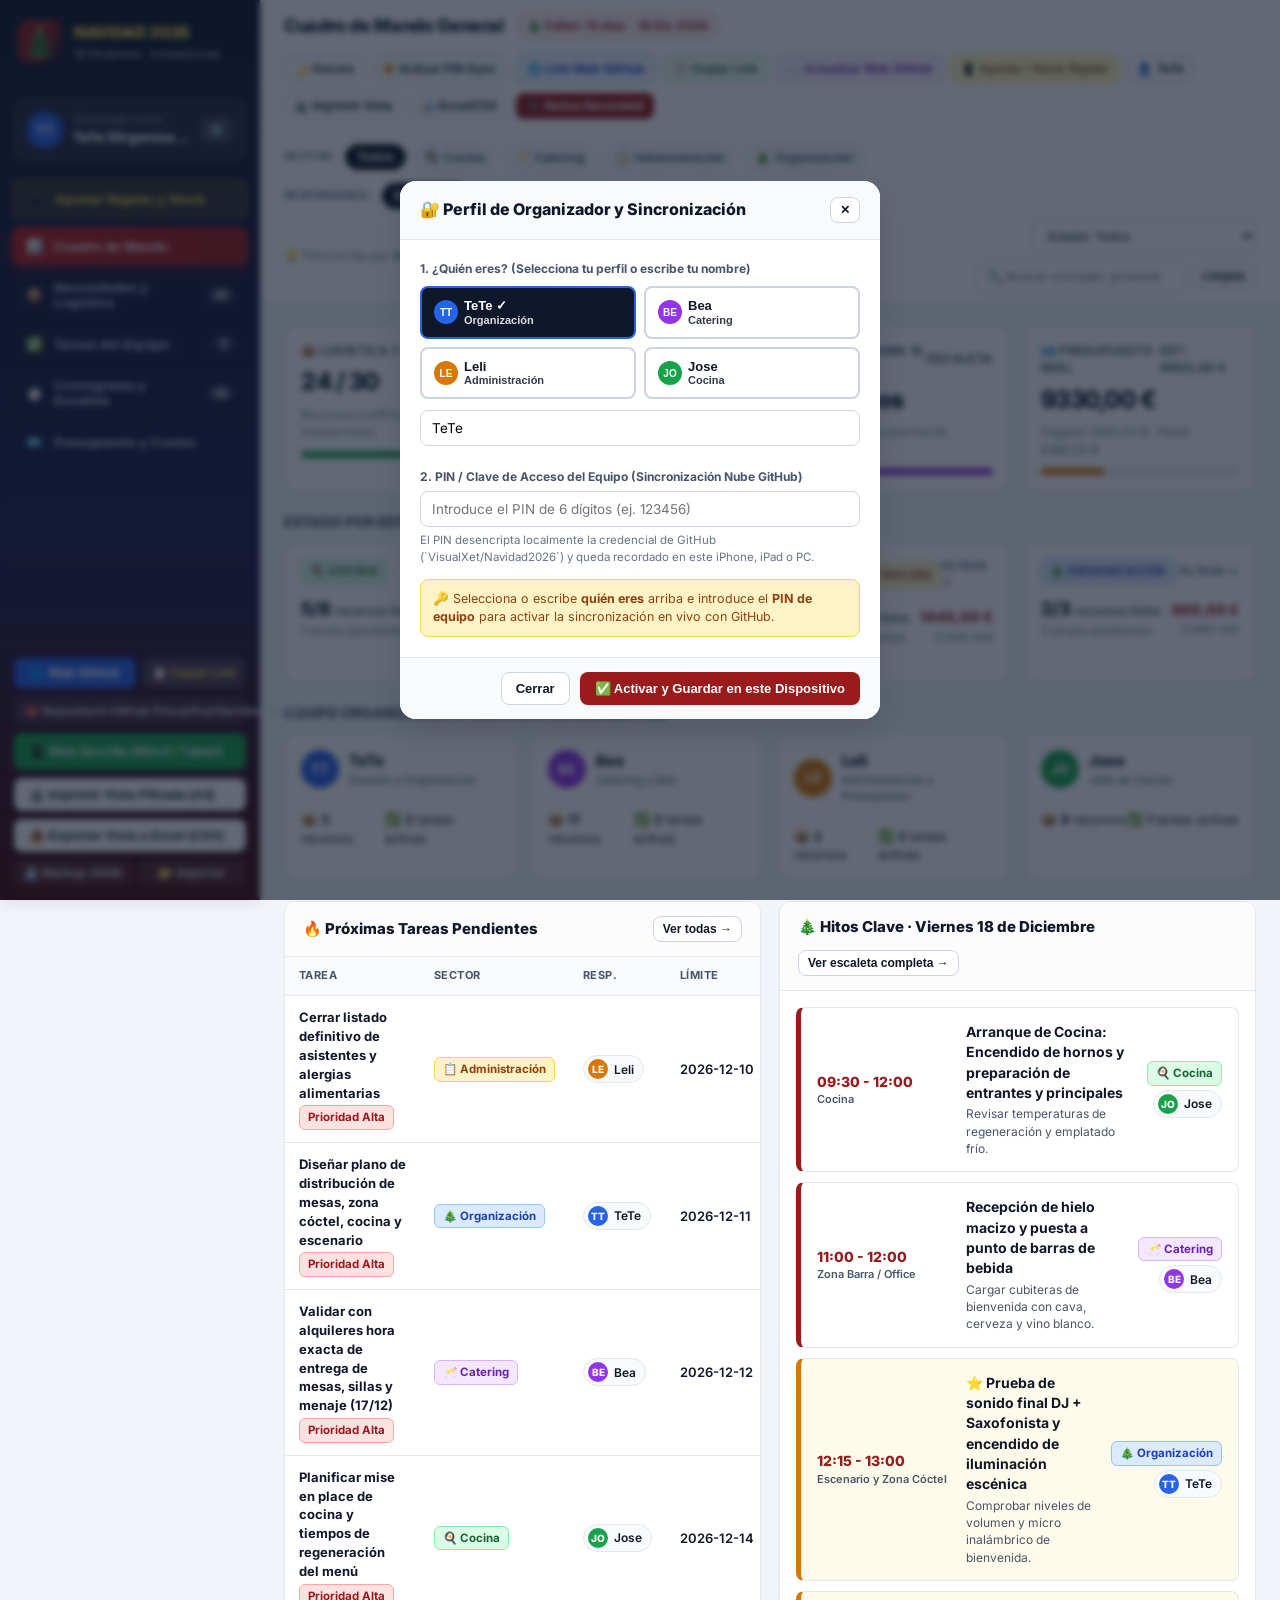
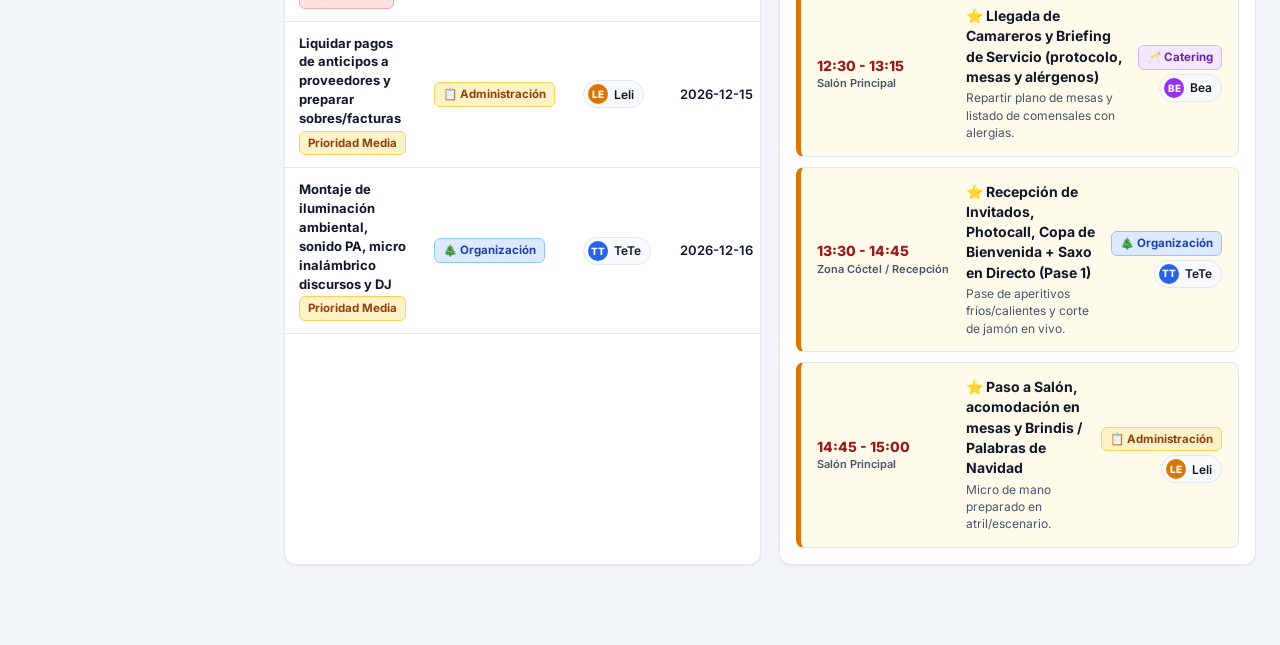
==== commit f15c777a: "Actualizar index.html en GitHub Pages (PIN ejemplo genérico, stock y web móvil)" ====
--- a/index.html
+++ b/index.html
@@ -143,35 +143,41 @@
         </div>
 
         <div class="topbar-actions">
-          <!-- Estado de Sincronización GitHub -->
-          <div id="sync-status-btn" class="sync-indicator synced" onclick="App.syncNow(true)"
+          <!-- Botón Modo Oscuro / Claro (Visible en Gestión y en Móvil) -->
+          <button type="button" class="btn btn-secondary btn-sm" id="theme-toggle-btn" onclick="App.toggleTheme()"
+            title="Cambiar entre tema oscuro y tema claro" style="font-weight:800;">
+            🌙 Oscuro
+          </button>
+
+          <!-- Estado de Sincronización GitHub (Solo Gestión) -->
+          <div id="sync-status-btn" class="sync-indicator synced mgmt-only-action" onclick="App.syncNow(true)"
             title="Haz clic para sincronizar con GitHub ahora">
             <span class="sync-dot"></span>
             <span id="sync-status-text">Sincronizado</span>
           </div>
 
           <a href="https://visualxet.github.io/Navidad2026/" target="_blank" rel="noopener"
-            class="btn btn-secondary btn-sm"
+            class="btn btn-secondary btn-sm mgmt-only-action"
             style="background:#eff6ff;border-color:#93c5fd;color:#1d4ed8;font-weight:800;text-decoration:none;"
             title="Abrir Web Online en GitHub Pages (https://visualxet.github.io/Navidad2026/)">
             🌐 Link Web GitHub
           </a>
 
-          <button type="button" class="btn btn-secondary btn-sm" onclick="App.copyGitHubLink()"
+          <button type="button" class="btn btn-secondary btn-sm mgmt-only-action" onclick="App.copyGitHubLink()"
             id="copy-gh-link-btn"
             style="background:#f0fdf4;border-color:#86efac;color:#166534;font-weight:800;"
             title="Copiar enlace https://visualxet.github.io/Navidad2026/ al portapapeles">
             📋 Copiar Link
           </button>
 
-          <button type="button" class="btn btn-secondary btn-sm" onclick="App.publishWebToGitHub(false)"
+          <button type="button" class="btn btn-secondary btn-sm mgmt-only-action" onclick="App.publishWebToGitHub(false)"
             id="publish-gh-web-btn"
             style="background:#faf5ff;border-color:#d8b4fe;color:#6b21a8;font-weight:800;"
             title="Subir archivos HTML/JS/CSS actualizados del ordenador a GitHub Pages">
             ☁️ Actualizar Web GitHub
           </button>
 
-          <button class="btn btn-secondary btn-sm"
+          <button class="btn btn-secondary btn-sm mgmt-only-desktop"
             onclick="App.setView(App.currentView === 'quick' ? 'dashboard' : 'quick')" id="toggle-quick-mode-btn"
             style="background:#fef9c3;border-color:#facc15;color:#854d0e;font-weight:800;">
             📱 Aportar / Stock Rápido
@@ -182,17 +188,17 @@
             👤 <span id="topbar-user-label">TeTe</span>
           </button>
 
-          <button class="btn btn-secondary btn-sm" onclick="App.printCurrentView()"
+          <button class="btn btn-secondary btn-sm mgmt-only-action" onclick="App.printCurrentView()"
             title="Imprimir exactamente la vista y filtros actuales en formato A4 limpio">
             🖨️ Imprimir Vista
           </button>
 
-          <button class="btn btn-secondary btn-sm" onclick="App.exportCurrentCSV()"
+          <button class="btn btn-secondary btn-sm mgmt-only-action" onclick="App.exportCurrentCSV()"
             title="Exportar tabla filtrada a CSV compatible con Excel">
             📊 Excel/CSV
           </button>
 
-          <button class="btn btn-primary btn-sm" id="primary-add-btn" onclick="App.handlePrimaryAdd()">
+          <button class="btn btn-primary btn-sm mgmt-only-action" id="primary-add-btn" onclick="App.handlePrimaryAdd()">
             ➕ Nuevo Registro
           </button>
         </div>
--- a/css/styles.css
+++ b/css/styles.css
@@ -831,6 +831,192 @@
 }
 
 /* ==========================================================================
+   MODO SENCILLO PARA TELÉFONO Y TABLET (DIVIDIDO EN DOS: APORTAR Y STOCK)
+   ========================================================================== */
+.quick-mobile-wrapper {
+  max-width: 820px;
+  margin: 0 auto;
+  display: flex;
+  flex-direction: column;
+  gap: 14px;
+}
+
+.quick-toast {
+  background: #dcfce7;
+  border: 2px solid #22c55e;
+  color: #14532d;
+  padding: 12px 16px;
+  border-radius: 12px;
+  font-weight: 800;
+  font-size: 14px;
+  box-shadow: var(--shadow-sm);
+}
+
+.quick-user-bar {
+  background: #fff;
+  border: 1px solid var(--border-color);
+  border-radius: 14px;
+  padding: 12px 14px;
+  box-shadow: var(--shadow-sm);
+}
+
+.quick-user-chips {
+  display: flex;
+  align-items: center;
+  gap: 8px;
+  flex-wrap: wrap;
+}
+
+.quick-user-btn {
+  display: inline-flex;
+  align-items: center;
+  gap: 7px;
+  padding: 8px 13px;
+  border-radius: 99px;
+  border: 2px solid var(--border-strong);
+  background: #f8fafc;
+  color: var(--text-main);
+  font-weight: 800;
+  font-size: 13px;
+  cursor: pointer;
+  transition: all 0.15s ease;
+}
+
+.quick-two-tabs {
+  display: grid;
+  grid-template-columns: repeat(2, 1fr);
+  gap: 10px;
+}
+
+.quick-big-tab {
+  display: flex;
+  align-items: center;
+  gap: 12px;
+  padding: 14px 16px;
+  border-radius: 14px;
+  border: 2px solid var(--border-strong);
+  background: #fff;
+  color: var(--text-main);
+  text-align: left;
+  cursor: pointer;
+  transition: all 0.15s ease;
+  box-shadow: var(--shadow-sm);
+}
+
+.quick-big-tab.active {
+  background: linear-gradient(135deg, #0f172a 0%, #991b1b 100%);
+  color: #fff;
+  border-color: #991b1b;
+  box-shadow: 0 6px 16px rgba(153, 27, 27, 0.25);
+}
+
+.quick-type-grid {
+  display: grid;
+  grid-template-columns: repeat(3, 1fr);
+  gap: 8px;
+}
+
+.quick-type-btn {
+  display: flex;
+  flex-direction: column;
+  align-items: center;
+  justify-content: center;
+  gap: 5px;
+  padding: 12px 8px;
+  border-radius: 12px;
+  border: 2px solid var(--border-color);
+  background: #f8fafc;
+  color: var(--text-main);
+  cursor: pointer;
+  text-align: center;
+  transition: all 0.15s ease;
+}
+
+.quick-type-btn:hover {
+  border-color: var(--border-strong);
+  background: #f1f5f9;
+}
+
+.quick-type-btn.active {
+  background: #fef2f2;
+  border-color: #dc2626;
+  color: #991b1b;
+  box-shadow: 0 0 0 2px rgba(220, 38, 38, 0.15);
+}
+
+.quick-feed-item {
+  display: flex;
+  align-items: center;
+  justify-content: space-between;
+  gap: 12px;
+  padding: 12px 14px;
+  border: 1px solid var(--border-color);
+  border-radius: 12px;
+  background: #fff;
+}
+
+.quick-stock-card {
+  display: flex;
+  align-items: center;
+  justify-content: space-between;
+  gap: 12px;
+  padding: 12px 14px;
+  border: 1px solid var(--border-color);
+  border-left: 5px solid #16a34a;
+  border-radius: 12px;
+  background: #fff;
+  flex-wrap: wrap;
+}
+
+.quick-stock-stepper {
+  display: flex;
+  align-items: center;
+  gap: 5px;
+}
+
+.stepper-btn {
+  min-width: 36px;
+  height: 36px;
+  padding: 0 8px;
+  border-radius: 8px;
+  border: 1px solid var(--border-strong);
+  background: #f1f5f9;
+  color: var(--text-main);
+  font-weight: 800;
+  font-size: 13px;
+  cursor: pointer;
+}
+
+.stepper-btn.plus {
+  background: #dcfce7;
+  border-color: #86efac;
+  color: #166534;
+}
+
+.stepper-value {
+  min-width: 58px;
+  text-align: center;
+  line-height: 1.1;
+  padding: 0 4px;
+}
+
+@media (max-width: 640px) {
+  .quick-two-tabs {
+    grid-template-columns: 1fr;
+  }
+  .quick-type-grid {
+    grid-template-columns: repeat(2, 1fr);
+  }
+  .quick-stock-form-grid {
+    grid-template-columns: 1fr 1fr !important;
+  }
+  .quick-stock-form-grid > div:first-child,
+  .quick-stock-form-grid > button {
+    grid-column: 1 / -1;
+  }
+}
+
+/* ==========================================================================
    MOTOR DE IMPRESIÓN INTELIGENTE (@media print - A4 BLANCO Y NEGRO LIMPIO)
    ========================================================================== */
 @media print {
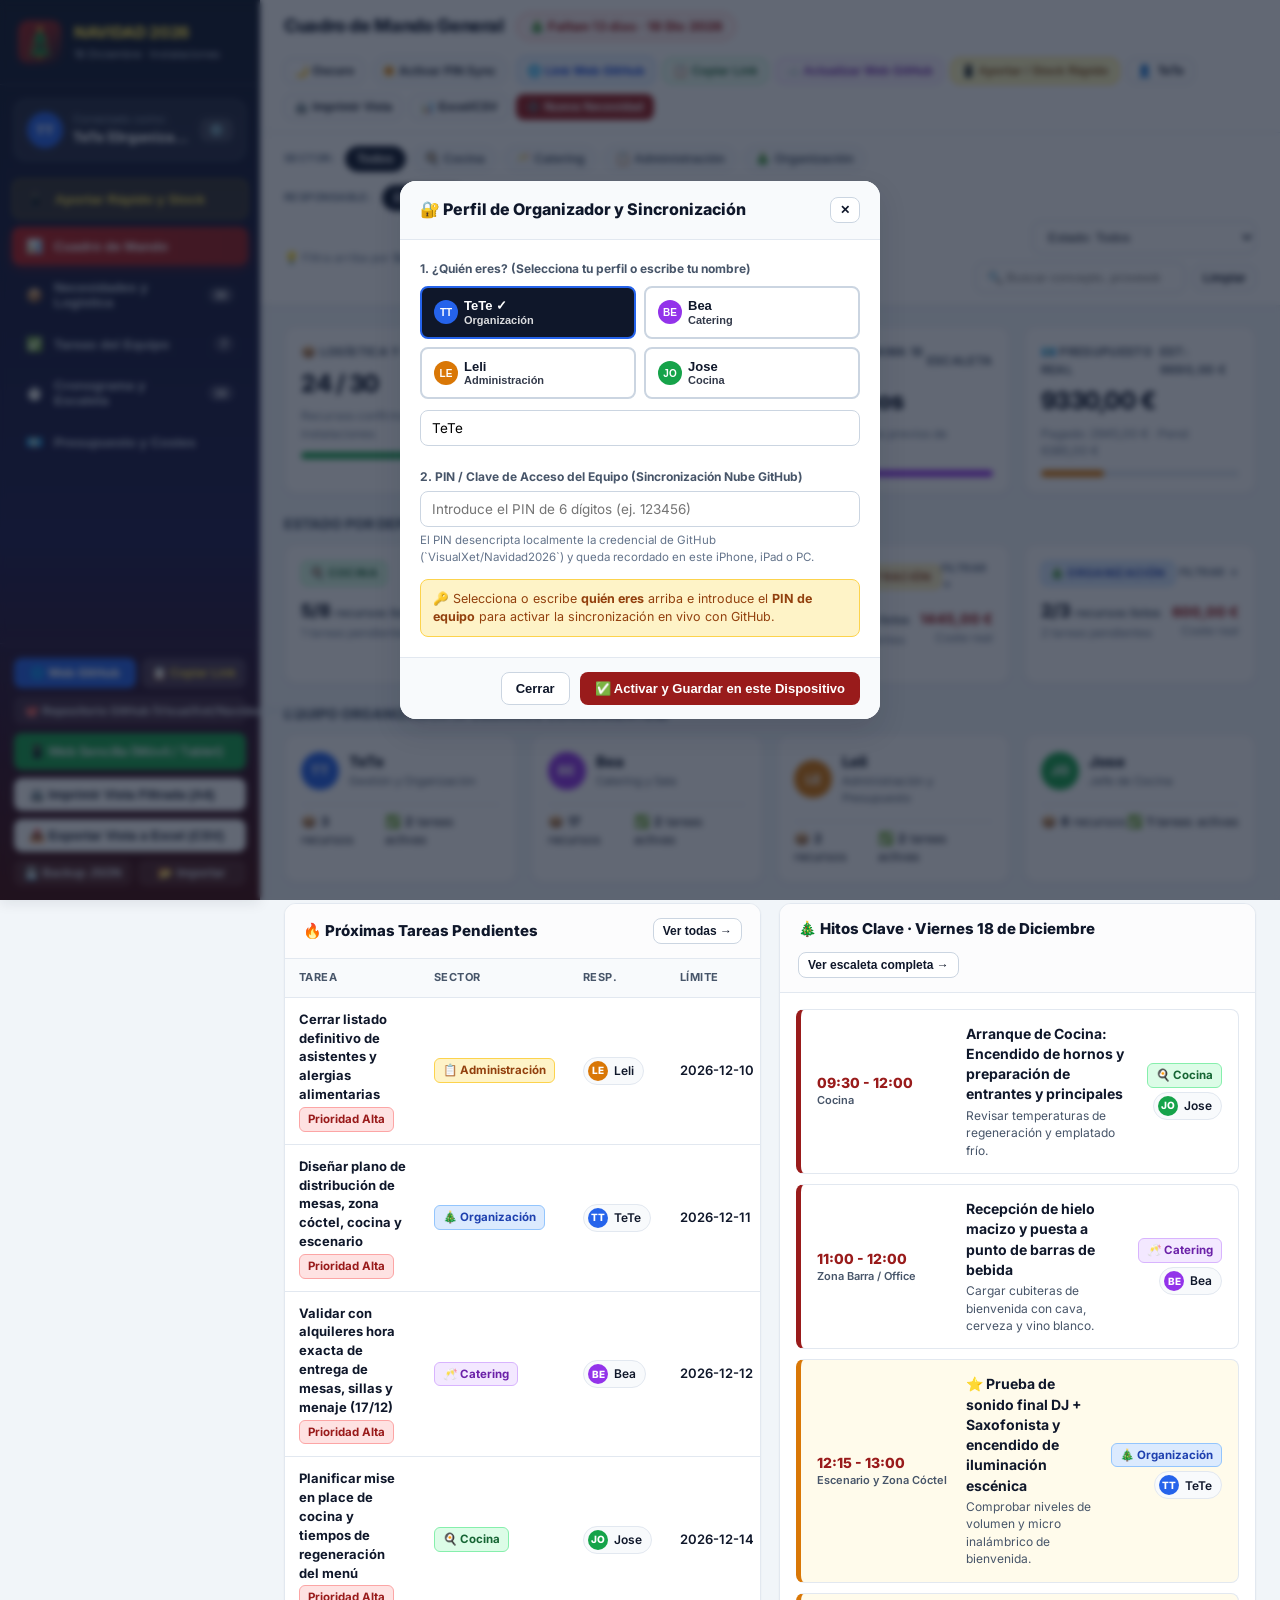
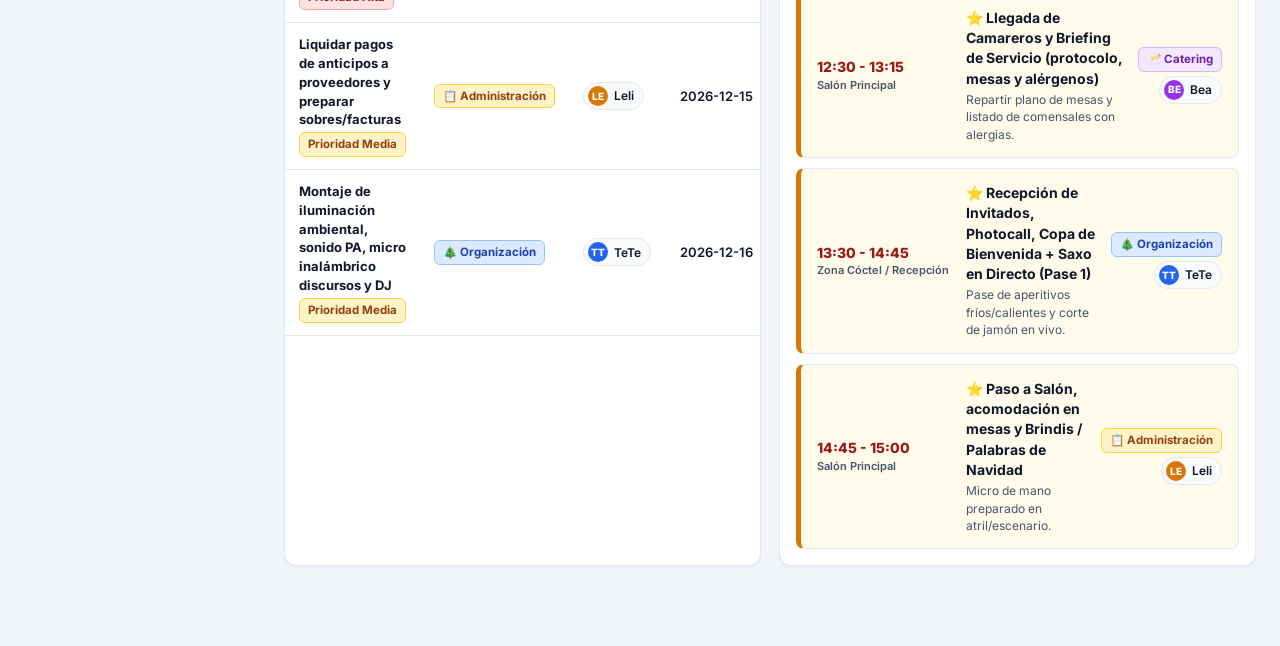
==== commit 294a91b2: "Actualizar index.html en GitHub Pages (PIN ejemplo genérico, stock y web móvil)" ====
--- a/index.html
+++ b/index.html
@@ -24,7 +24,57 @@
   <link rel="preconnect" href="https://fonts.gstatic.com" crossorigin />
   <link href="https://fonts.googleapis.com/css2?family=Inter:wght@400;500;600;700;800&display=swap" rel="stylesheet" />
 
-  <link rel="stylesheet" href="css/styles.css" />
+  <link rel="stylesheet" href="css/styles.css?v=6" />
+  <style>
+    /* Garantizar lectura perfecta de fecha/días, botón incorporar y modo oscuro/claro sin depender de caché antigua */
+    .topbar-left { flex-wrap: wrap !important; gap: 8px 12px !important; }
+    .countdown-pill { display: inline-block !important; white-space: nowrap !important; flex-shrink: 0 !important; font-size: 13px !important; font-weight: 800 !important; padding: 5px 12px !important; line-height: 1.3 !important; }
+    .quick-submit-btn, .quick-mobile-wrapper form button[type="submit"] { width: 100% !important; white-space: normal !important; word-break: break-word !important; text-align: center !important; line-height: 1.3 !important; padding: 13px 16px !important; font-size: 15px !important; }
+    body[data-view="quick"] .mgmt-only-action, body[data-view="quick"] #sync-status-btn { display: none !important; }
+    @media (max-width: 768px) { .mgmt-only-action, .mgmt-only-desktop, #sync-status-btn { display: none !important; } }
+    html[data-theme="dark"], body.dark-theme {
+      --bg-body: #0b1120 !important; --bg-surface: #1e293b !important; --bg-subtle: #0f172a !important;
+      --text-main: #f8fafc !important; --text-muted: #cbd5e1 !important; --text-light: #94a3b8 !important;
+      --border-color: #334155 !important; --border-strong: #475569 !important;
+      background-color: #0b1120 !important; color: #f8fafc !important;
+    }
+    html[data-theme="dark"] .topbar, html[data-theme="dark"] .global-filter-bar, html[data-theme="dark"] .panel-card,
+    html[data-theme="dark"] .kpi-card, html[data-theme="dark"] .modal-box, html[data-theme="dark"] .quick-user-bar,
+    html[data-theme="dark"] .quick-big-tab:not(.active), html[data-theme="dark"] .quick-feed-item, html[data-theme="dark"] .quick-stock-card {
+      background: #1e293b !important; color: #f8fafc !important; border-color: #334155 !important;
+    }
+    html[data-theme="dark"] .quick-type-btn:not(.active), html[data-theme="dark"] .quick-user-btn:not(.active),
+    html[data-theme="dark"] .btn-secondary, html[data-theme="dark"] .form-control, html[data-theme="dark"] .search-input,
+    html[data-theme="dark"] .select-filter, html[data-theme="dark"] .stepper-btn:not(.plus) {
+      background: #0f172a !important; color: #f8fafc !important; border-color: #475569 !important;
+    }
+    html[data-theme="dark"] .countdown-pill { background: rgba(220,38,38,0.22) !important; border-color: #f87171 !important; color: #fecaca !important; }
+  </style>
+  <script>
+    window.applyNavidadTheme = function (theme) {
+      var isDark = theme === 'dark';
+      document.documentElement.setAttribute('data-theme', isDark ? 'dark' : 'light');
+      document.documentElement.classList.toggle('dark-theme', isDark);
+      if (document.body) {
+        document.body.setAttribute('data-theme', isDark ? 'dark' : 'light');
+        document.body.classList.toggle('dark-theme', isDark);
+      }
+      var btns = document.querySelectorAll('#theme-toggle-btn, .theme-toggle-btn');
+      for (var i = 0; i < btns.length; i++) {
+        btns[i].innerHTML = isDark ? '☀️ Claro' : '🌙 Oscuro';
+      }
+    };
+    window.toggleNavidadTheme = function () {
+      var cur = localStorage.getItem('navidad2026_theme') || 'light';
+      var next = cur === 'dark' ? 'light' : 'dark';
+      localStorage.setItem('navidad2026_theme', next);
+      if (window.App) window.App.theme = next;
+      window.applyNavidadTheme(next);
+    };
+    document.addEventListener('DOMContentLoaded', function () {
+      window.applyNavidadTheme(localStorage.getItem('navidad2026_theme') || 'light');
+    });
+  </script>
 </head>
 
 <body>
@@ -144,7 +194,7 @@
 
         <div class="topbar-actions">
           <!-- Botón Modo Oscuro / Claro (Visible en Gestión y en Móvil) -->
-          <button type="button" class="btn btn-secondary btn-sm" id="theme-toggle-btn" onclick="App.toggleTheme()"
+          <button type="button" class="btn btn-secondary btn-sm theme-toggle-btn" id="theme-toggle-btn" onclick="window.toggleNavidadTheme()"
             title="Cambiar entre tema oscuro y tema claro" style="font-weight:800;">
             🌙 Oscuro
           </button>
@@ -390,8 +440,8 @@
   <!-- DOCUMENTO DINÁMICO EXCLUSIVO PARA IMPRESIÓN A4 (@media print) -->
   <section id="print-document" aria-hidden="true"></section>
 
-  <script src="js/web-bundle.js"></script>
-  <script src="js/app.js"></script>
+  <script src="js/web-bundle.js?v=6"></script>
+  <script src="js/app.js?v=6"></script>
 </body>
 
 </html>
--- a/css/styles.css
+++ b/css/styles.css
@@ -213,7 +213,8 @@
 .topbar-left {
   display: flex;
   align-items: center;
-  gap: 12px;
+  gap: 8px 12px;
+  flex-wrap: wrap;
 }
 
 .view-title {
@@ -221,19 +222,21 @@
   font-weight: 800;
   color: var(--text-main);
   letter-spacing: -0.02em;
+  line-height: 1.25;
 }
 
 .countdown-pill {
   background: #fef2f2;
-  border: 1px solid #fecaca;
+  border: 1.5px solid #fca5a5;
   color: #991b1b;
-  font-weight: 700;
-  font-size: 12px;
-  padding: 4px 10px;
+  font-weight: 800;
+  font-size: 13px;
+  padding: 5px 12px;
   border-radius: 99px;
-  display: inline-flex;
-  align-items: center;
-  gap: 5px;
+  display: inline-block;
+  white-space: nowrap;
+  line-height: 1.3;
+  flex-shrink: 0;
 }
 
 .topbar-actions {
@@ -1000,6 +1003,45 @@
   padding: 0 4px;
 }
 
+.quick-stock-add-box {
+  border: 2px solid #86efac;
+  background: #f0fdf4;
+}
+
+.quick-stock-add-title,
+.quick-stock-add-label {
+  color: #166534;
+}
+
+.quick-submit-btn {
+  width: 100%;
+  white-space: normal !important;
+  word-break: break-word;
+  text-align: center;
+  line-height: 1.3;
+  padding: 13px 16px !important;
+  font-size: 15px !important;
+  font-weight: 800 !important;
+  border-radius: 12px !important;
+  box-shadow: 0 4px 14px rgba(153, 27, 27, 0.28);
+}
+
+/* En vista móvil / Aportar Rápido y Stock, ocultar botones de gestión (GitHub, copiar link, sincronizar, actualizar web, imprimir, excel) */
+body[data-view="quick"] .mgmt-only-action,
+body[data-mode="movil-only"] .mgmt-only-action,
+body[data-view="quick"] #sync-status-btn,
+body[data-mode="movil-only"] #sync-status-btn {
+  display: none !important;
+}
+
+@media (max-width: 768px) {
+  .mgmt-only-action,
+  .mgmt-only-desktop,
+  #sync-status-btn {
+    display: none !important;
+  }
+}
+
 @media (max-width: 640px) {
   .quick-two-tabs {
     grid-template-columns: 1fr;
@@ -1014,6 +1056,109 @@
   .quick-stock-form-grid > button {
     grid-column: 1 / -1;
   }
+}
+
+/* ==========================================================================
+   MODO OSCURO / CLARO (TANTO EN GESTIÓN COMO EN MÓVIL)
+   ========================================================================== */
+[data-theme="dark"],
+body.dark-theme {
+  --bg-body: #0b1120;
+  --bg-surface: #1e293b;
+  --bg-subtle: #0f172a;
+  --text-main: #f8fafc;
+  --text-muted: #cbd5e1;
+  --text-light: #94a3b8;
+  --border-color: #334155;
+  --border-strong: #475569;
+}
+
+[data-theme="dark"] .countdown-pill {
+  background: rgba(220, 38, 38, 0.22);
+  border-color: #f87171;
+  color: #fecaca;
+}
+
+[data-theme="dark"] .topbar,
+[data-theme="dark"] .global-filter-bar,
+[data-theme="dark"] .panel-card,
+[data-theme="dark"] .kpi-card,
+[data-theme="dark"] .modal-box,
+[data-theme="dark"] .quick-user-bar,
+[data-theme="dark"] .quick-big-tab,
+[data-theme="dark"] .quick-feed-item,
+[data-theme="dark"] .quick-stock-card,
+[data-theme="dark"] .timeline-item {
+  background: var(--bg-surface);
+  color: var(--text-main);
+  border-color: var(--border-color);
+}
+
+[data-theme="dark"] .quick-big-tab.active {
+  background: linear-gradient(135deg, #1e1b4b 0%, #b91c1c 100%);
+  color: #ffffff;
+  border-color: #ef4444;
+}
+
+[data-theme="dark"] .quick-type-btn,
+[data-theme="dark"] .quick-user-btn,
+[data-theme="dark"] .pill-btn,
+[data-theme="dark"] .btn-secondary,
+[data-theme="dark"] .stepper-btn {
+  background: #0f172a;
+  color: var(--text-main);
+  border-color: var(--border-strong);
+}
+
+[data-theme="dark"] .quick-type-btn.active {
+  background: rgba(220, 38, 38, 0.22);
+  border-color: #f87171;
+  color: #fecaca;
+}
+
+[data-theme="dark"] .pill-btn.active {
+  background: var(--brand-primary);
+  color: #fff;
+  border-color: var(--brand-primary);
+}
+
+[data-theme="dark"] .stepper-btn.plus {
+  background: rgba(22, 163, 74, 0.25);
+  border-color: #4ade80;
+  color: #86efac;
+}
+
+[data-theme="dark"] .quick-stock-add-box {
+  background: rgba(22, 163, 74, 0.14);
+  border-color: #22c55e;
+}
+
+[data-theme="dark"] .quick-stock-add-title,
+[data-theme="dark"] .quick-stock-add-label {
+  color: #86efac;
+}
+
+[data-theme="dark"] .form-control,
+[data-theme="dark"] .search-input,
+[data-theme="dark"] .select-filter {
+  background: #0f172a;
+  color: #f8fafc;
+  border-color: var(--border-strong);
+}
+
+[data-theme="dark"] .data-table th {
+  background: #0f172a;
+  color: #cbd5e1;
+  border-color: var(--border-color);
+}
+
+[data-theme="dark"] .data-table td {
+  border-color: var(--border-color);
+  color: var(--text-main);
+}
+
+[data-theme="dark"] .data-table tbody tr:hover {
+  background: rgba(255, 255, 255, 0.04);
 }
 
 /* ==========================================================================
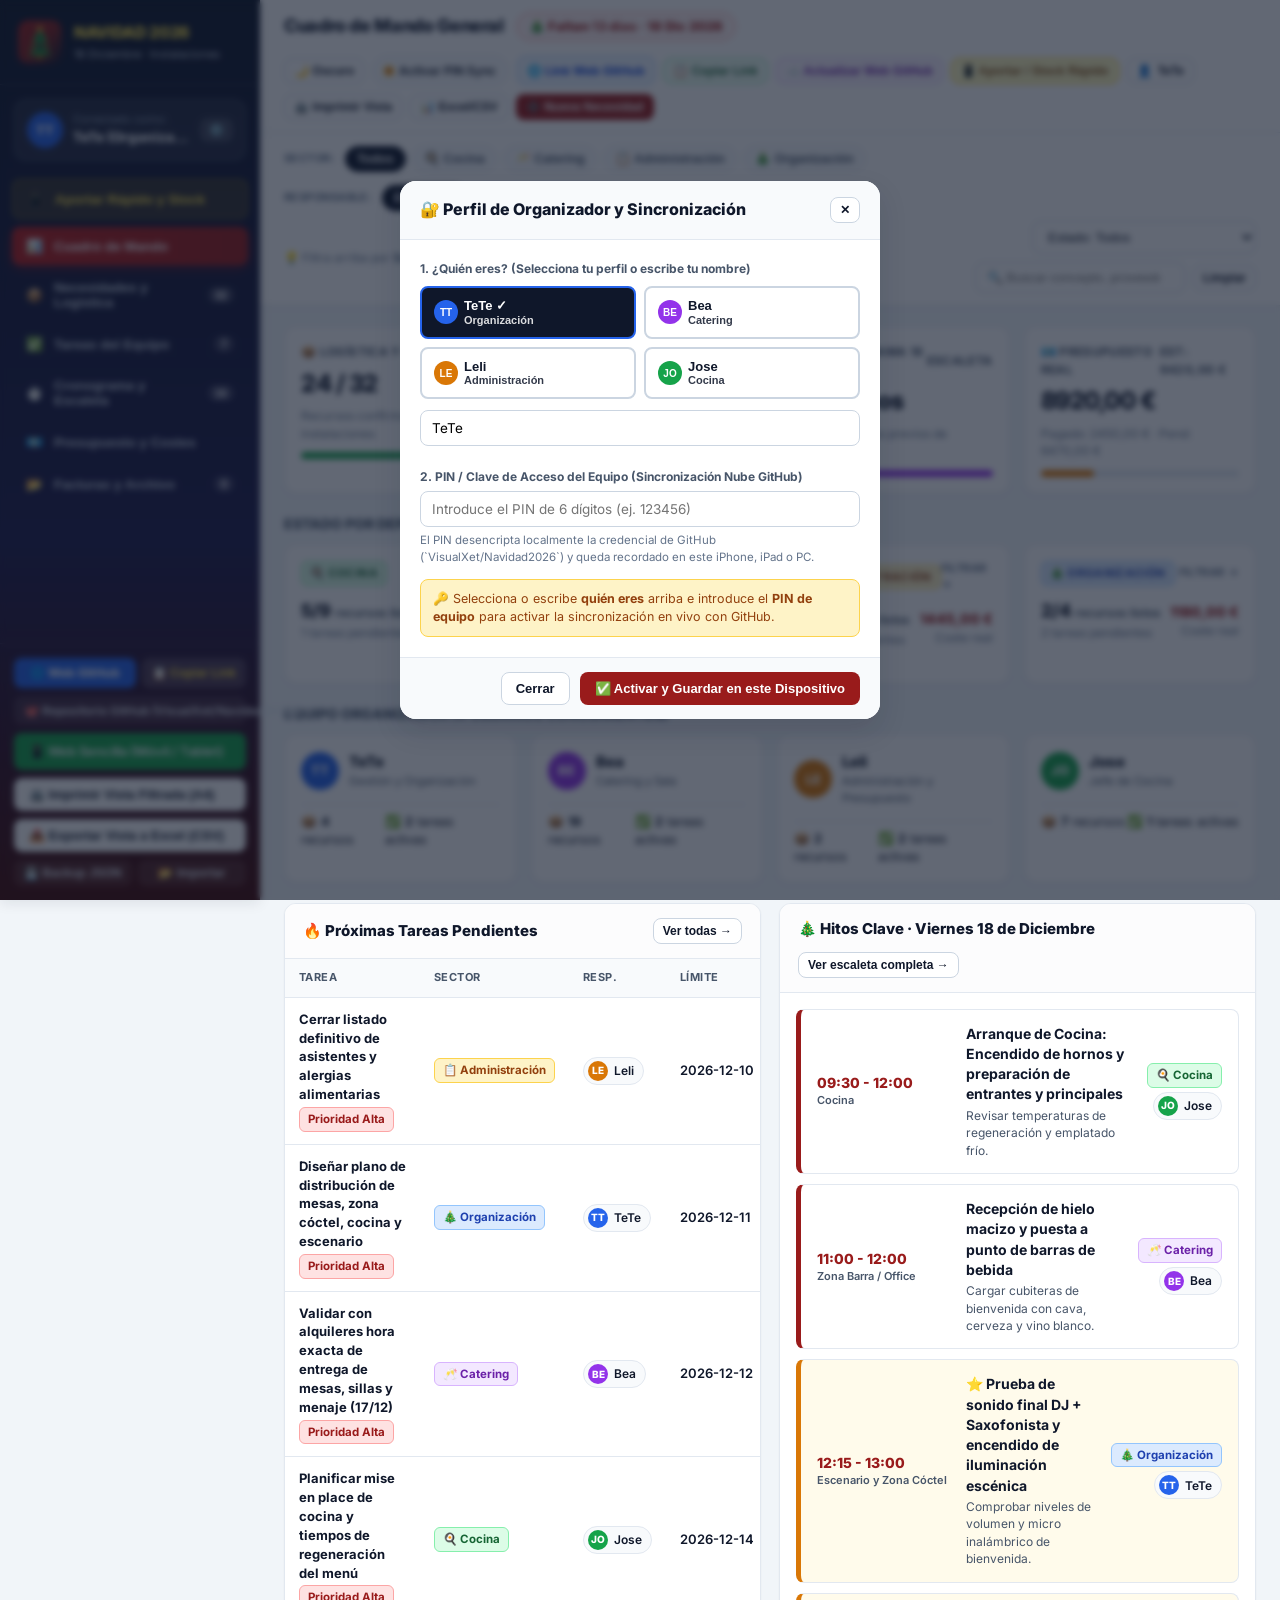
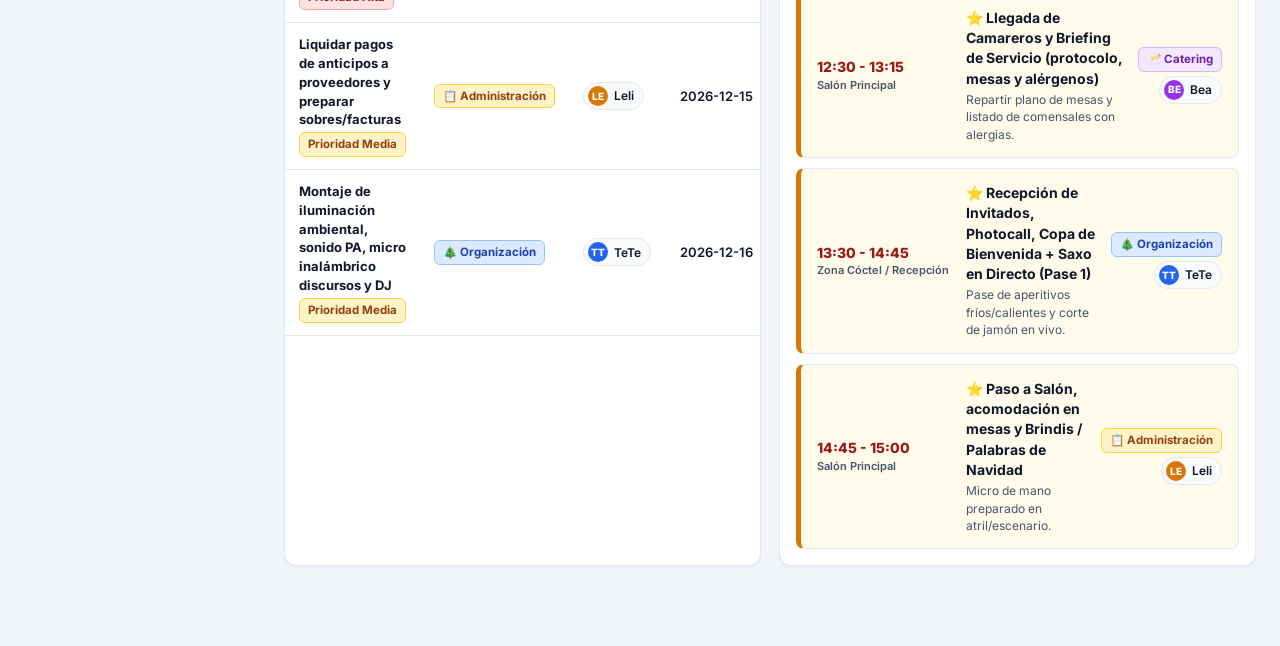
==== commit e034b463: "Actualizar index.html en GitHub Pages (PIN ejemplo genérico, stock y web móvil)" ====
--- a/index.html
+++ b/index.html
@@ -24,7 +24,7 @@
   <link rel="preconnect" href="https://fonts.gstatic.com" crossorigin />
   <link href="https://fonts.googleapis.com/css2?family=Inter:wght@400;500;600;700;800&display=swap" rel="stylesheet" />
 
-  <link rel="stylesheet" href="css/styles.css?v=6" />
+  <link rel="stylesheet" href="css/styles.css?v=7" />
   <style>
     /* Garantizar lectura perfecta de fecha/días, botón incorporar y modo oscuro/claro sin depender de caché antigua */
     .topbar-left { flex-wrap: wrap !important; gap: 8px 12px !important; }
@@ -137,6 +137,11 @@
           <span>💶</span>
           <span>Presupuesto y Costes</span>
         </button>
+        <button class="nav-btn" data-view="docs" onclick="App.setView('docs')">
+          <span>📂</span>
+          <span>Facturas y Archivo</span>
+          <span class="nav-badge" id="badge-docs">0</span>
+        </button>
       </nav>
 
       <!-- Acciones Rápidas de Pie de Sidebar -->
@@ -437,11 +442,34 @@
     </div>
   </div>
 
+  <!-- MODAL DE SUBIDA DE FACTURAS Y DOCUMENTOS DE CONSULTA -->
+  <div class="modal-backdrop" id="doc-upload-modal">
+    <div class="modal-box" style="max-width:680px;">
+      <div class="modal-header">
+        <h3 class="modal-title">📤 Subir Factura o Documento Histórico (Solo Consulta)</h3>
+        <button class="btn btn-secondary btn-sm" onclick="DocsModule.closeUploadModal()">✕</button>
+      </div>
+      <form onsubmit="DocsModule.saveUploadedDocument(event)">
+        <div class="modal-body" id="doc-upload-modal-body"></div>
+        <div class="modal-footer">
+          <button type="button" class="btn btn-secondary" onclick="DocsModule.closeUploadModal()">Cancelar</button>
+          <button type="submit" class="btn btn-primary" id="doc-upload-submit-btn">💾 Archivar y Consultar</button>
+        </div>
+      </form>
+    </div>
+  </div>
+
+  <!-- MODAL VISUALIZADOR INTERACTIVO DE DOCUMENTOS (ZOOM, ROTACIÓN Y DESPLAZAMIENTO H/V + RESUMEN) -->
+  <div class="modal-backdrop" id="doc-viewer-modal">
+    <div class="doc-viewer-shell" id="doc-viewer-modal-content"></div>
+  </div>
+
   <!-- DOCUMENTO DINÁMICO EXCLUSIVO PARA IMPRESIÓN A4 (@media print) -->
   <section id="print-document" aria-hidden="true"></section>
 
-  <script src="js/web-bundle.js?v=6"></script>
-  <script src="js/app.js?v=6"></script>
+  <script src="js/web-bundle.js?v=7"></script>
+  <script src="js/docs-module.js?v=7"></script>
+  <script src="js/app.js?v=7"></script>
 </body>
 
 </html>
--- a/css/styles.css
+++ b/css/styles.css
@@ -1162,6 +1162,200 @@
 }
 
 /* ==========================================================================
+   ARCHIVO DE FACTURAS Y VISUALIZADOR CON ZOOM, ROTACIÓN Y DESPLAZAMIENTO H/V
+   ========================================================================== */
+.docs-cards-grid {
+  display: grid;
+  grid-template-columns: repeat(auto-fill, minmax(340px, 1fr));
+  gap: 14px;
+}
+
+.doc-archive-card {
+  padding: 16px;
+  display: flex;
+  flex-direction: column;
+  gap: 8px;
+  transition: transform 0.15s ease, box-shadow 0.15s ease;
+}
+
+.doc-archive-card:hover {
+  box-shadow: var(--shadow-md);
+}
+
+.doc-summary-preview {
+  margin-top: 6px;
+  padding: 10px 12px;
+  background: var(--bg-subtle);
+  border: 1px solid var(--border-color);
+  border-radius: 8px;
+  font-size: 12px;
+  color: var(--text-muted);
+  white-space: pre-line;
+  max-height: 118px;
+  overflow: hidden;
+  line-height: 1.4;
+}
+
+.doc-dropzone {
+  border: 2px dashed var(--border-strong);
+  border-radius: 12px;
+  padding: 20px 16px;
+  text-align: center;
+  background: var(--bg-subtle);
+  cursor: pointer;
+  transition: all 0.15s ease;
+}
+
+.doc-dropzone:hover,
+.doc-dropzone.dragover {
+  border-color: #2563eb;
+  background: rgba(37, 99, 235, 0.06);
+}
+
+.doc-viewer-shell {
+  width: 96vw;
+  height: 94vh;
+  max-width: 1720px;
+  background: var(--bg-surface);
+  border-radius: 14px;
+  overflow: hidden;
+  display: flex;
+  flex-direction: column;
+  box-shadow: 0 20px 50px rgba(0, 0, 0, 0.45);
+  border: 1px solid var(--border-strong);
+}
+
+.doc-viewer-toolbar {
+  background: #0f172a;
+  color: #fff;
+  padding: 10px 16px;
+  display: flex;
+  align-items: center;
+  justify-content: space-between;
+  gap: 10px;
+  flex-wrap: wrap;
+  border-bottom: 1px solid #334155;
+}
+
+.doc-viewer-controls-group {
+  display: flex;
+  align-items: center;
+  gap: 8px;
+  flex-wrap: wrap;
+}
+
+.viewer-pill-group {
+  display: inline-flex;
+  align-items: center;
+  gap: 4px;
+  background: rgba(255, 255, 255, 0.08);
+  border: 1px solid rgba(255, 255, 255, 0.16);
+  padding: 4px 8px;
+  border-radius: 10px;
+}
+
+.viewer-ctrl-btn {
+  background: rgba(255, 255, 255, 0.12);
+  color: #f8fafc;
+  border: 1px solid rgba(255, 255, 255, 0.18);
+  border-radius: 6px;
+  padding: 4px 8px;
+  font-size: 12px;
+  font-weight: 700;
+  cursor: pointer;
+  transition: background 0.12s ease;
+}
+
+.viewer-ctrl-btn:hover {
+  background: rgba(255, 255, 255, 0.24);
+}
+
+.doc-viewer-body {
+  flex: 1;
+  display: flex;
+  min-height: 0;
+  overflow: hidden;
+}
+
+.doc-viewer-main-col {
+  flex: 1;
+  display: flex;
+  flex-direction: column;
+  min-width: 0;
+  background: #111827;
+}
+
+.doc-viewer-stage {
+  flex: 1;
+  position: relative;
+  overflow: hidden;
+  display: flex;
+  align-items: center;
+  justify-content: center;
+  cursor: grab;
+  user-select: none;
+  touch-action: none;
+  background-image: radial-gradient(rgba(255, 255, 255, 0.08) 1px, transparent 1px);
+  background-size: 20px 20px;
+}
+
+.doc-viewer-stage.dragging {
+  cursor: grabbing;
+}
+
+.doc-viewer-stage-inner {
+  transform-origin: center center;
+  transition: transform 0.04s linear;
+  display: flex;
+  align-items: center;
+  justify-content: center;
+}
+
+.doc-viewer-media {
+  max-width: 90%;
+  max-height: 80vh;
+  box-shadow: 0 10px 32px rgba(0, 0, 0, 0.55);
+  background: #ffffff;
+  border-radius: 4px;
+  pointer-events: none;
+}
+
+.doc-viewer-panbars {
+  background: #1e293b;
+  border-top: 1px solid #334155;
+  padding: 8px 14px;
+  display: flex;
+  align-items: center;
+  gap: 16px;
+  flex-wrap: wrap;
+}
+
+.doc-viewer-sidebar {
+  width: 380px;
+  background: var(--bg-surface);
+  border-left: 1px solid var(--border-color);
+  padding: 14px 16px;
+  display: flex;
+  flex-direction: column;
+  overflow-y: auto;
+}
+
+@media (max-width: 960px) {
+  .doc-viewer-body {
+    flex-direction: column;
+    overflow-y: auto;
+  }
+  .doc-viewer-stage {
+    min-height: 52vh;
+  }
+  .doc-viewer-sidebar {
+    width: 100%;
+    border-left: none;
+    border-top: 1px solid var(--border-color);
+  }
+}
+
+/* ==========================================================================
    MOTOR DE IMPRESIÓN INTELIGENTE (@media print - A4 BLANCO Y NEGRO LIMPIO)
    ========================================================================== */
 @media print {
